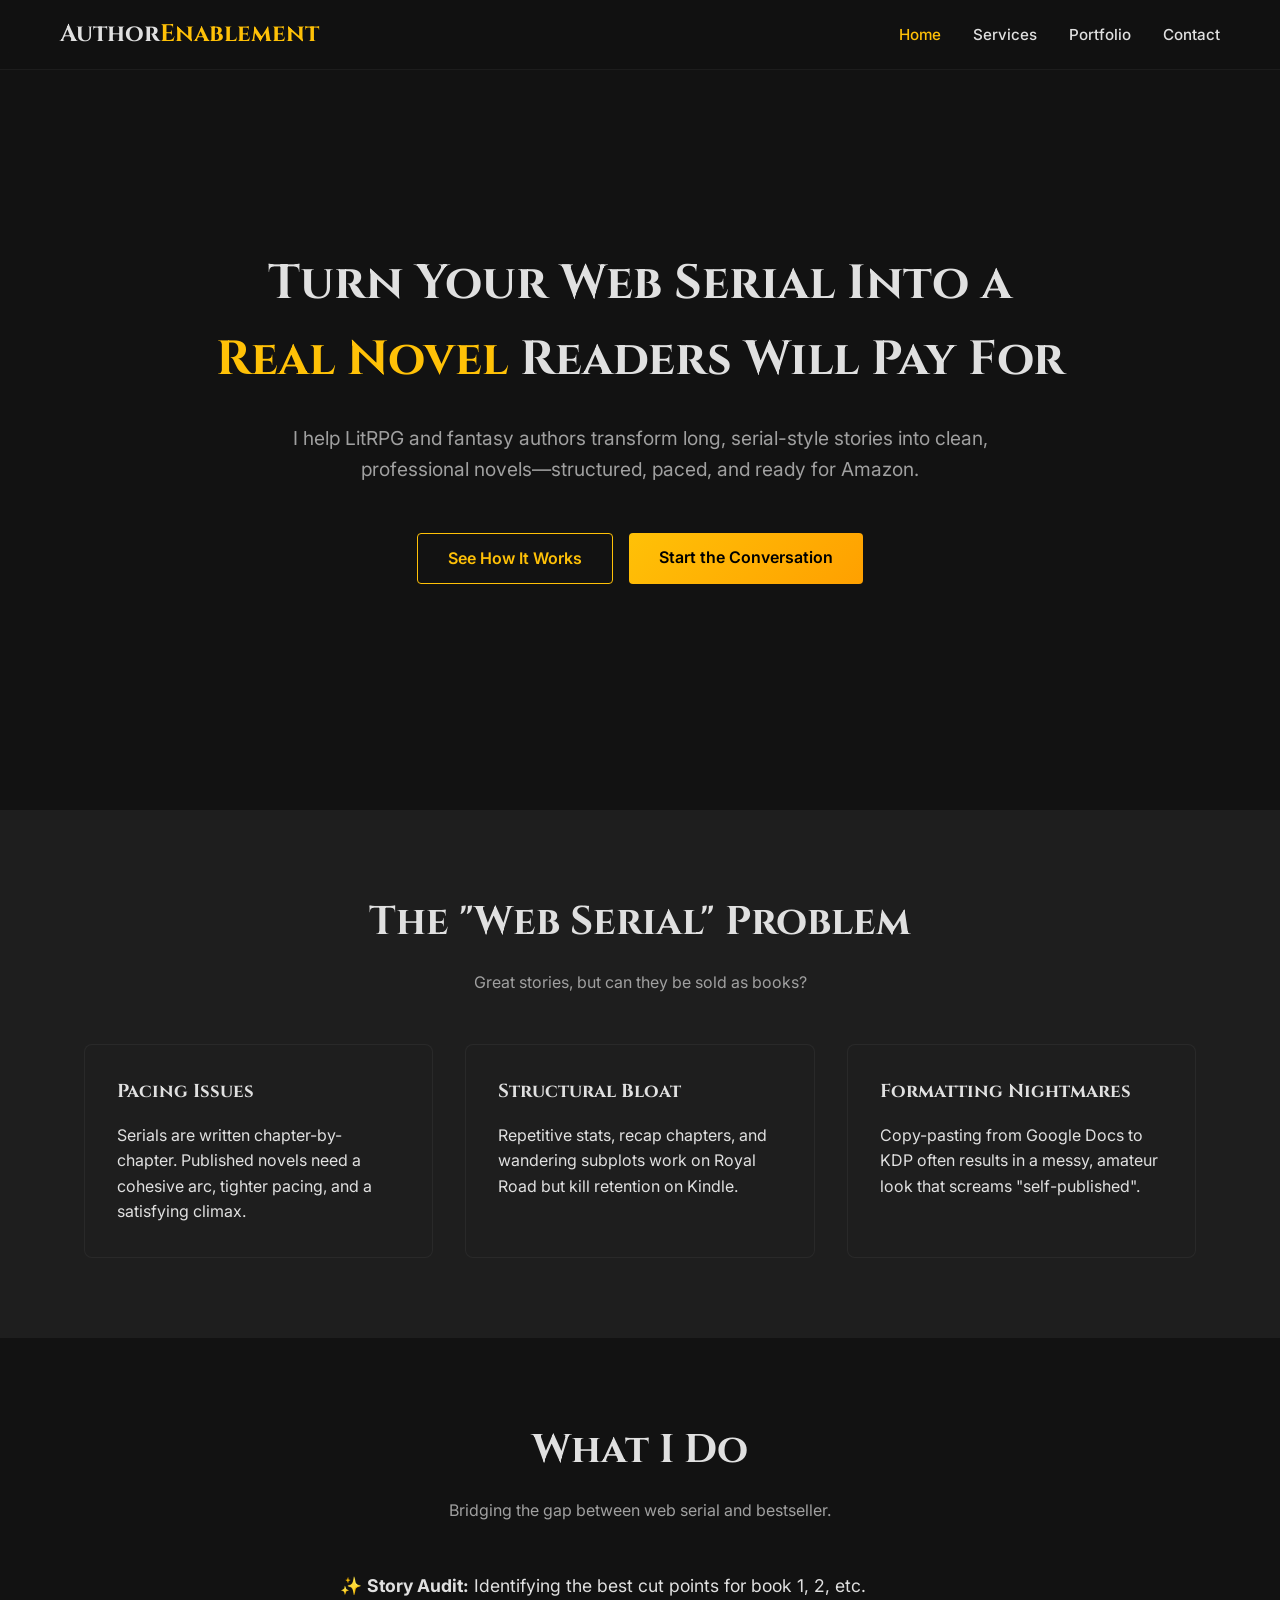
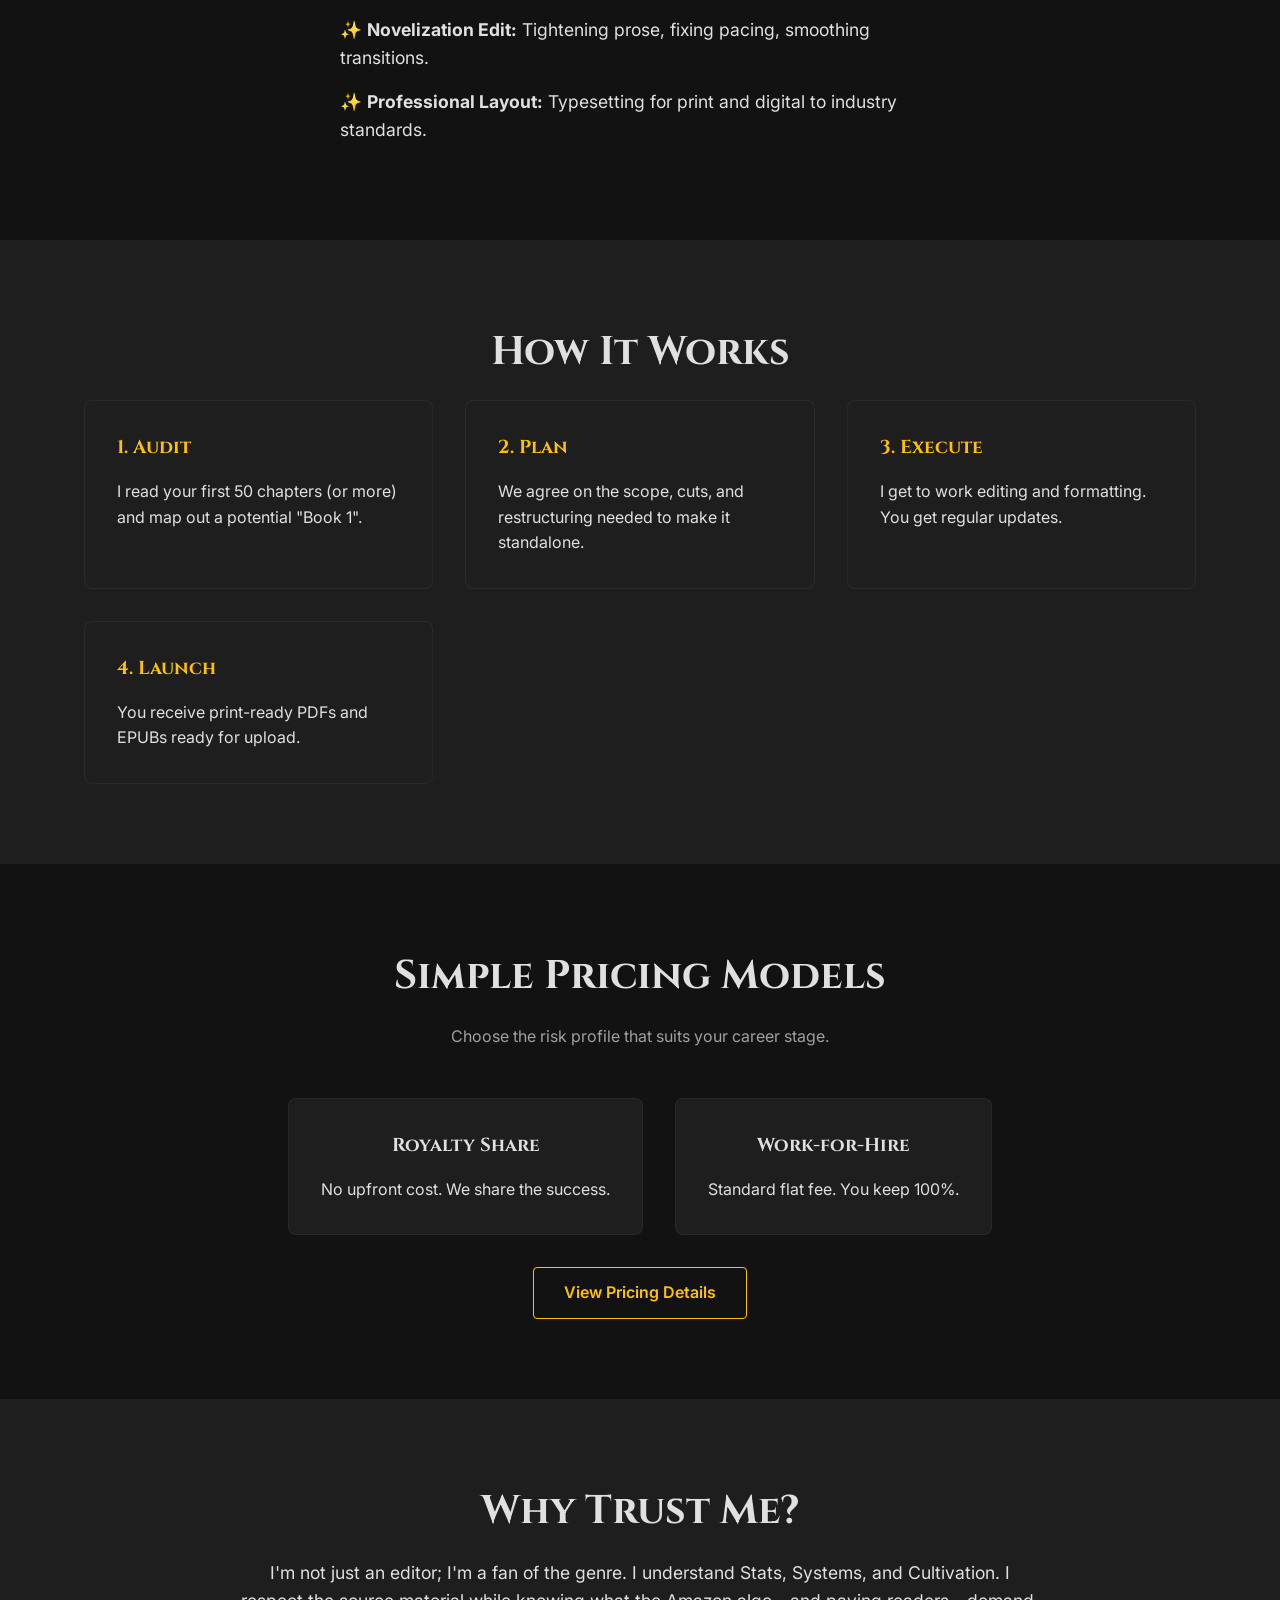
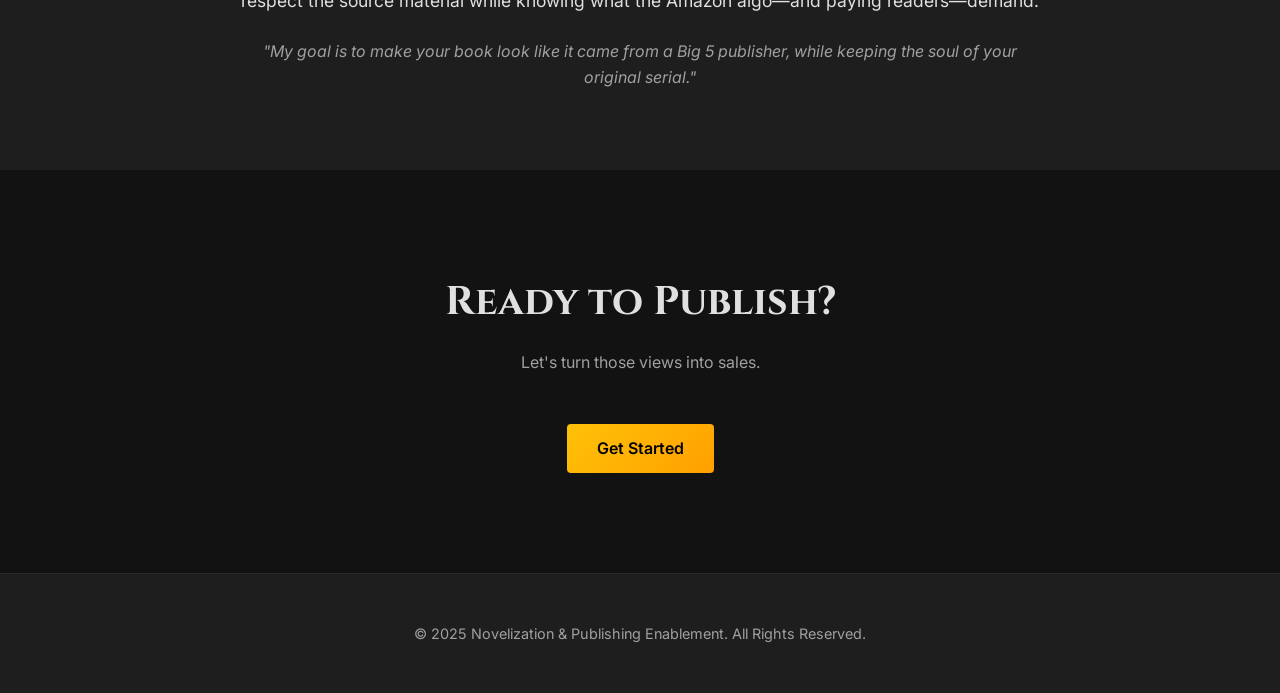
==== index.html @ 8a862caa "initial upload" ====
<!DOCTYPE html>
<html lang="en">
<head>
    <meta charset="UTF-8">
    <meta name="viewport" content="width=device-width, initial-scale=1.0">
    <title>Author Services | Turn Your Serial Into a Professional Novel</title>
    <meta name="description" content="I help LitRPG and Fantasy authors transform web serials into published novels ready for Amazon.">
    <meta property="og:title" content="Author Services | Novelization & Publishing Enablement">
    <meta property="og:description" content="Professional novelization services for LitRPG and Fantasy authors.">
    <meta property="og:type" content="website">
    
    <!-- Fonts -->
    <link rel="preconnect" href="https://fonts.googleapis.com">
    <link rel="preconnect" href="https://fonts.gstatic.com" crossorigin>
    <link href="https://fonts.googleapis.com/css2?family=Cinzel:wght@400;700&family=Inter:wght@400;600&display=swap" rel="stylesheet">
    
    <!-- Styles -->
    <link rel="stylesheet" href="assets/css/styles.css">
</head>
<body>

    <!-- Nav -->
    <header>
        <div class="container nav-container">
            <a href="index.html" class="logo">Author<span style="color: var(--accent-gold)">Enablement</span></a>
            <div class="hamburger">
                <span></span>
                <span></span>
                <span></span>
            </div>
            <ul class="nav-links">
                <li><a href="index.html" class="active">Home</a></li>
                <li><a href="services.html">Services</a></li>
                <li><a href="portfolio.html">Portfolio</a></li>
                <li><a href="contact.html">Contact</a></li>
            </ul>
        </div>
    </header>

    <!-- Hero -->
    <section class="hero" style="min-height: 90vh; display: flex; align-items: center; justify-content: center; text-align: center; padding-top: 100px;">
        <div class="container">
            <h1 style="font-size: 3rem; margin-bottom: 1.5rem;">Turn Your Web Serial Into a <br><span style="color: var(--accent-gold)">Real Novel</span> Readers Will Pay For</h1>
            <p class="section-subtitle" style="font-size: 1.2rem;">
                I help LitRPG and fantasy authors transform long, serial-style stories into clean, professional novels—structured, paced, and ready for Amazon.
            </p>
            <div style="display: flex; gap: 1rem; justify-content: center; flex-wrap: wrap;">
                <a href="#process" class="btn btn-secondary">See How It Works</a>
                <a href="contact.html" class="btn btn-primary">Start the Conversation</a>
            </div>
        </div>
    </section>

    <!-- Problem -->
    <section class="problem" style="background-color: var(--bg-card);">
        <div class="container">
            <h2 class="section-title">The "Web Serial" Problem</h2>
            <p class="section-subtitle">Great stories, but can they be sold as books?</p>
            <div class="card-grid">
                <div class="card">
                    <h3>Pacing Issues</h3>
                    <p>Serials are written chapter-by-chapter. Published novels need a cohesive arc, tighter pacing, and a satisfying climax.</p>
                </div>
                <div class="card">
                    <h3>Structural Bloat</h3>
                    <p>Repetitive stats, recap chapters, and wandering subplots work on Royal Road but kill retention on Kindle.</p>
                </div>
                <div class="card">
                    <h3>Formatting Nightmares</h3>
                    <p>Copy-pasting from Google Docs to KDP often results in a messy, amateur look that screams "self-published".</p>
                </div>
            </div>
        </div>
    </section>

    <!-- What I Do -->
    <section class="what-i-do">
        <div class="container">
            <h2 class="section-title">What I Do</h2>
            <p class="section-subtitle">Bridging the gap between web serial and bestseller.</p>
            <div style="display: flex; flex-wrap: wrap; gap: 2rem; justify-content: center;">
                <ul style="list-style: none; text-align: left; font-size: 1.1rem; max-width: 600px;">
                    <li style="margin-bottom: 1rem;">✨ <strong>Story Audit:</strong> Identifying the best cut points for book 1, 2, etc.</li>
                    <li style="margin-bottom: 1rem;">✨ <strong>Novelization Edit:</strong> Tightening prose, fixing pacing, smoothing transitions.</li>
                    <li style="margin-bottom: 1rem;">✨ <strong>Professional Layout:</strong> Typesetting for print and digital to industry standards.</li>
                </ul>
            </div>
        </div>
    </section>

    <!-- How It Works -->
    <section id="process" style="background-color: var(--bg-card);">
        <div class="container">
            <h2 class="section-title">How It Works</h2>
            <div class="card-grid">
                <div class="card">
                    <h3 style="color: var(--accent-gold);">1. Audit</h3>
                    <p>I read your first 50 chapters (or more) and map out a potential "Book 1".</p>
                </div>
                <div class="card">
                    <h3 style="color: var(--accent-gold);">2. Plan</h3>
                    <p>We agree on the scope, cuts, and restructuring needed to make it standalone.</p>
                </div>
                <div class="card">
                    <h3 style="color: var(--accent-gold);">3. Execute</h3>
                    <p>I get to work editing and formatting. You get regular updates.</p>
                </div>
                <div class="card">
                    <h3 style="color: var(--accent-gold);">4. Launch</h3>
                    <p>You receive print-ready PDFs and EPUBs ready for upload.</p>
                </div>
            </div>
        </div>
    </section>

    <!-- Pricing Models Intro -->
    <section class="pricing-intro">
        <div class="container">
            <h2 class="section-title">Simple Pricing Models</h2>
            <p class="section-subtitle">Choose the risk profile that suits your career stage.</p>
            <div style="display: flex; gap: 2rem; justify-content: center; flex-wrap: wrap; margin-bottom: 2rem;">
                <div class="card" style="text-align: center; max-width: 400px;">
                    <h3>Royalty Share</h3>
                    <p>No upfront cost. We share the success.</p>
                </div>
                <div class="card" style="text-align: center; max-width: 400px;">
                    <h3>Work-for-Hire</h3>
                    <p>Standard flat fee. You keep 100%.</p>
                </div>
            </div>
            <div style="text-align: center;">
                <a href="services.html" class="btn btn-secondary">View Pricing Details</a>
            </div>
        </div>
    </section>

    <!-- Trust / Why Me -->
    <section class="trust" style="background-color: var(--bg-card);">
        <div class="container">
            <h2 class="section-title">Why Trust Me?</h2>
            <div style="max-width: 800px; margin: 0 auto; text-align: center;">
                <p style="margin-bottom: 1.5rem; font-size: 1.1rem;">
                    I'm not just an editor; I'm a fan of the genre. I understand Stats, Systems, and Cultivation. 
                    I respect the source material while knowing what the Amazon algo—and paying readers—demand.
                </p>
                <p style="font-style: italic; color: var(--text-muted);">
                    "My goal is to make your book look like it came from a Big 5 publisher, while keeping the soul of your original serial."
                </p>
            </div>
        </div>
    </section>

    <!-- Final CTA -->
    <section class="final-cta" style="text-align: center; padding: 100px 0;">
        <div class="container">
            <h2 class="section-title">Ready to Publish?</h2>
            <p class="section-subtitle">Let's turn those views into sales.</p>
            <a href="contact.html" class="btn btn-primary">Get Started</a>
        </div>
    </section>

    <!-- Footer -->
    <footer>
        <div class="container">
            <p>&copy; 2025 Novelization & Publishing Enablement. All Rights Reserved.</p>
        </div>
    </footer>

    <script src="assets/js/script.js"></script>
</body>
</html>
---- assets/css/styles.css ----
:root {
  /* Colors */
  --bg-dark: #121212;
  --bg-card: #1E1E1E;
  --text-main: #E0E0E0;
  --text-muted: #A0A0A0;
  --accent-gold: #FFC107;
  --accent-purple: #673AB7;
  --accent-purple-glow: rgba(103, 58, 183, 0.5);

  /* Fonts */
  --font-heading: 'Cinzel', serif;
  --font-body: 'Inter', sans-serif;

  /* Spacing */
  --container-width: 1200px;
  --header-height: 70px;
}

/* Reset & Base */
* {
  box-sizing: border-box;
  margin: 0;
  padding: 0;
}

body {
  background-color: var(--bg-dark);
  color: var(--text-main);
  font-family: var(--font-body);
  line-height: 1.6;
  -webkit-font-smoothing: antialiased;
}

h1, h2, h3, h4, h5, h6 {
  font-family: var(--font-heading);
  color: var(--text-main);
  margin-bottom: 1rem;
}

a {
  color: var(--accent-gold);
  text-decoration: none;
  transition: color 0.3s ease;
}

a:hover {
  color: #fff;
}

img {
  max-width: 100%;
  display: block;
}

.container {
  width: 90%;
  max-width: var(--container-width);
  margin: 0 auto;
  padding: 0 20px;
}

/* Navbar */
header {
  background-color: rgba(18, 18, 18, 0.95);
  backdrop-filter: blur(10px);
  position: fixed;
  top: 0;
  width: 100%;
  height: var(--header-height);
  z-index: 1000;
  border-bottom: 1px solid rgba(255, 255, 255, 0.05);
  display: flex;
  align-items: center;
}

.nav-container {
  display: flex;
  justify-content: space-between;
  align-items: center;
  width: 100%;
}

.logo {
  font-family: var(--font-heading);
  font-size: 1.5rem;
  font-weight: 700;
  color: var(--text-main);
}

.nav-links {
  display: flex;
  gap: 2rem;
  list-style: none;
}

.nav-links a {
  color: var(--text-main);
  font-weight: 500;
  font-size: 0.95rem;
}

.nav-links a:hover, .nav-links a.active {
  color: var(--accent-gold);
}

.hamburger {
  display: none;
  cursor: pointer;
  flex-direction: column;
  gap: 5px;
}

.hamburger span {
  width: 25px;
  height: 3px;
  background-color: var(--text-main);
  transition: all 0.3s;
}

/* Mobile Nav */
@media (max-width: 768px) {
  .nav-links {
    position: absolute;
    top: var(--header-height);
    right: 0;
    height: calc(100vh - var(--header-height));
    width: 70%;
    background-color: var(--bg-card);
    flex-direction: column;
    align-items: center;
    justify-content: center;
    transform: translateX(100%);
    transition: transform 0.3s ease-in-out;
  }

  .nav-links.active {
    transform: translateX(0);
    box-shadow: -5px 0 15px rgba(0,0,0,0.5);
  }

  .hamburger {
    display: flex;
  }
}

/* Buttons */
.btn {
  display: inline-block;
  padding: 12px 30px;
  border-radius: 4px;
  font-weight: 600;
  text-align: center;
  cursor: pointer;
  border: none;
  transition: transform 0.2s, box-shadow 0.2s;
  font-family: var(--font-body);
}

.btn-primary {
  background: linear-gradient(135deg, var(--accent-gold), #FFA000);
  color: #000;
}

.btn-primary:hover {
  transform: translateY(-2px);
  box-shadow: 0 4px 15px rgba(255, 193, 7, 0.3);
  color: #000;
}

.btn-secondary {
  background: transparent;
  border: 1px solid var(--accent-gold);
  color: var(--accent-gold);
}

.btn-secondary:hover {
  background: rgba(255, 193, 7, 0.1);
  color: var(--accent-gold);
}

/* Sections */
section {
  padding: 80px 0;
}

.section-title {
  text-align: center;
  font-size: 2.5rem;
  margin-bottom: 1rem;
}

.section-subtitle {
  text-align: center;
  color: var(--text-muted);
  max-width: 700px;
  margin: 0 auto 3rem auto;
}

/* Cards */
.card-grid {
  display: grid;
  grid-template-columns: repeat(auto-fit, minmax(300px, 1fr));
  gap: 2rem;
}

.card {
  background-color: var(--bg-card);
  padding: 2rem;
  border-radius: 8px;
  border: 1px solid rgba(255, 255, 255, 0.05);
  transition: transform 0.3s ease, border-color 0.3s ease;
}

.card:hover {
  transform: translateY(-5px);
  border-color: var(--accent-purple);
  box-shadow: 0 10px 30px rgba(0,0,0,0.3);
}

/* Footer */
footer {
  background-color: var(--bg-card);
  padding: 3rem 0;
  text-align: center;
  border-top: 1px solid rgba(255,255,255,0.05);
  margin-top: auto;
}

footer p {
  color: var(--text-muted);
  font-size: 0.9rem;
}
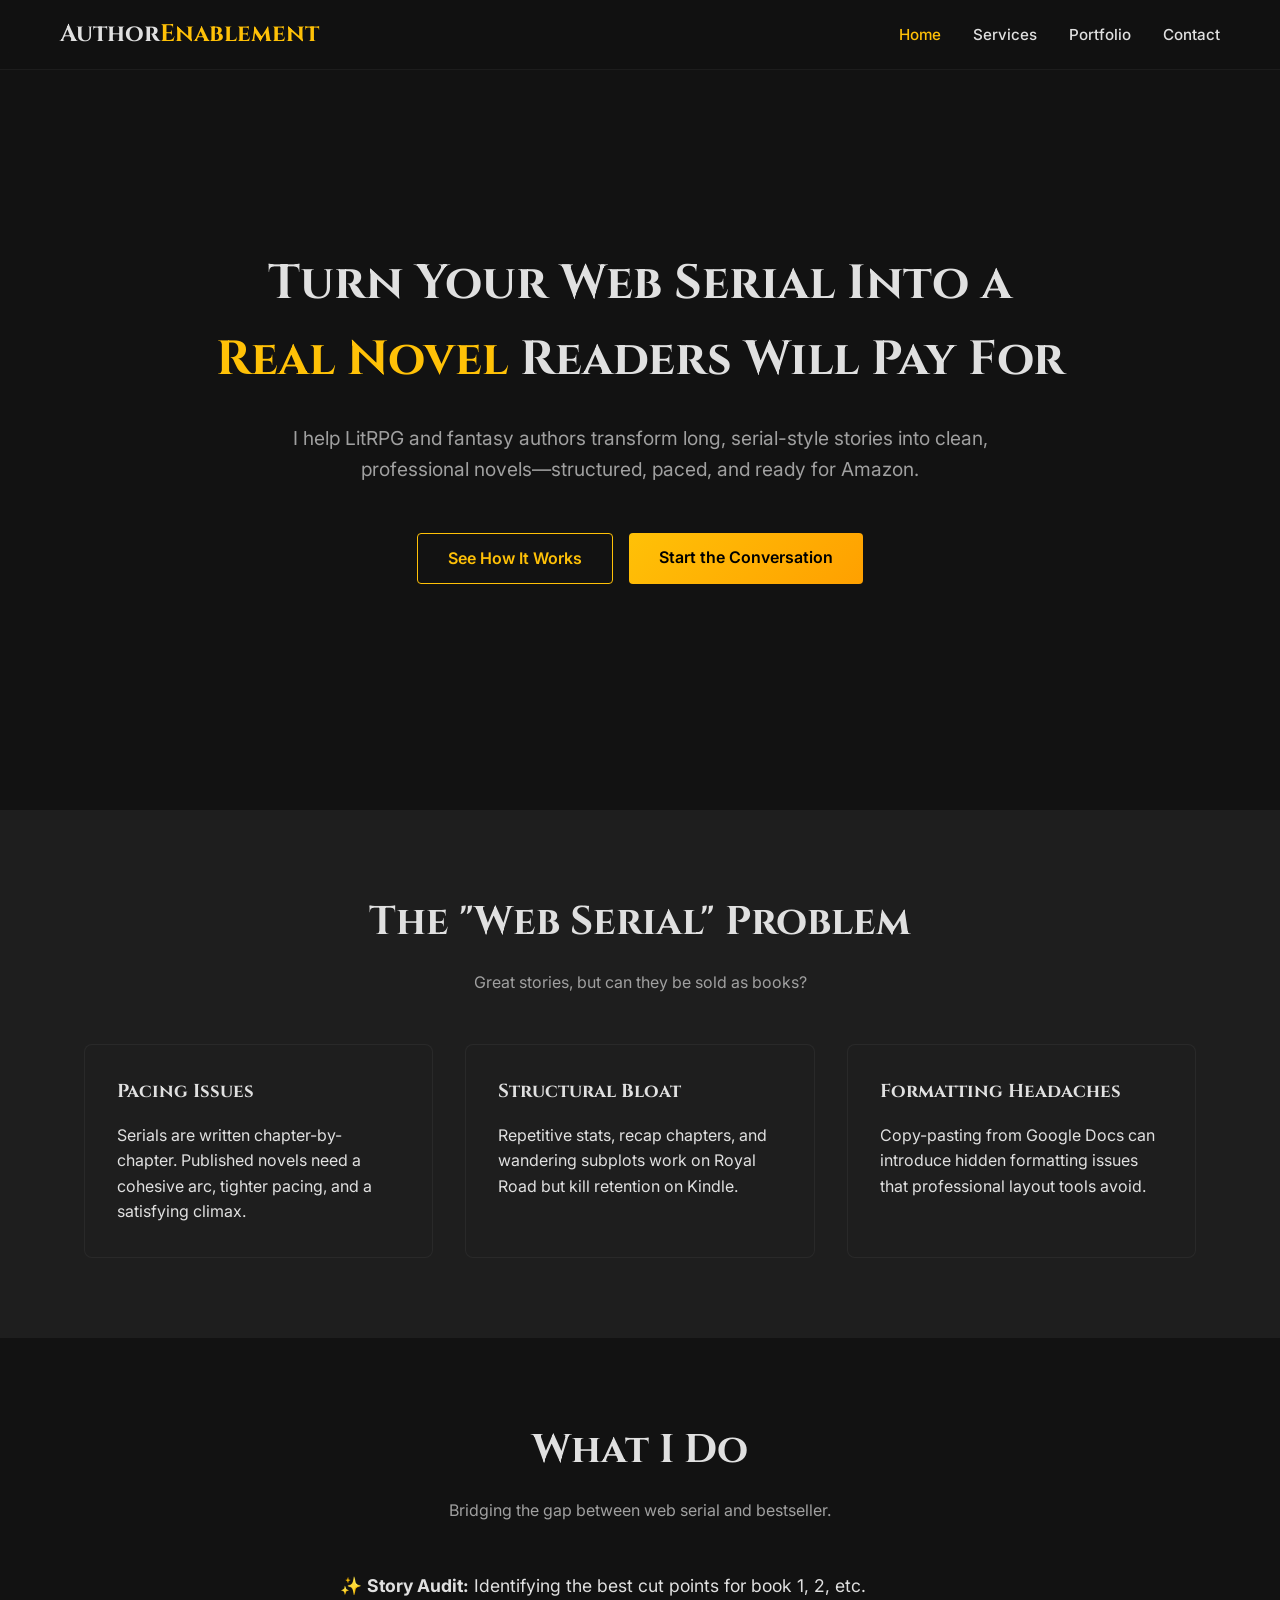
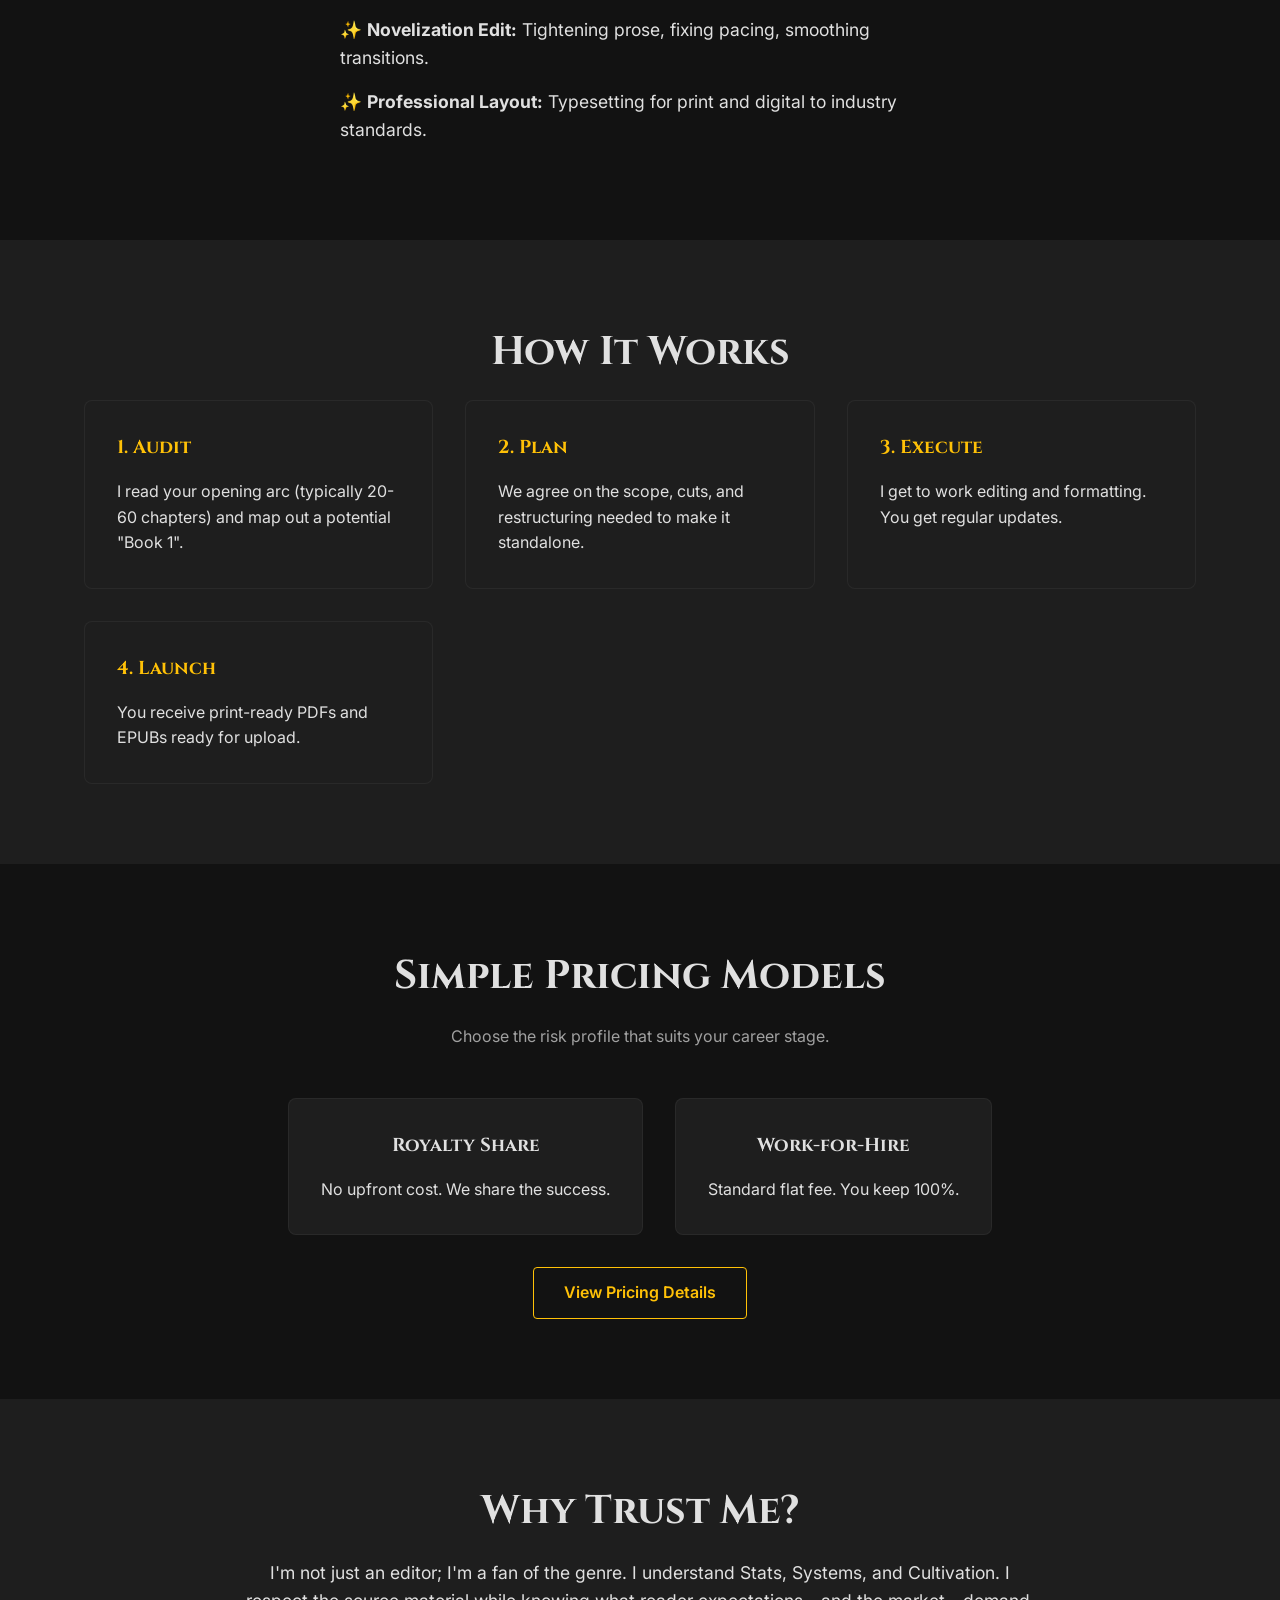
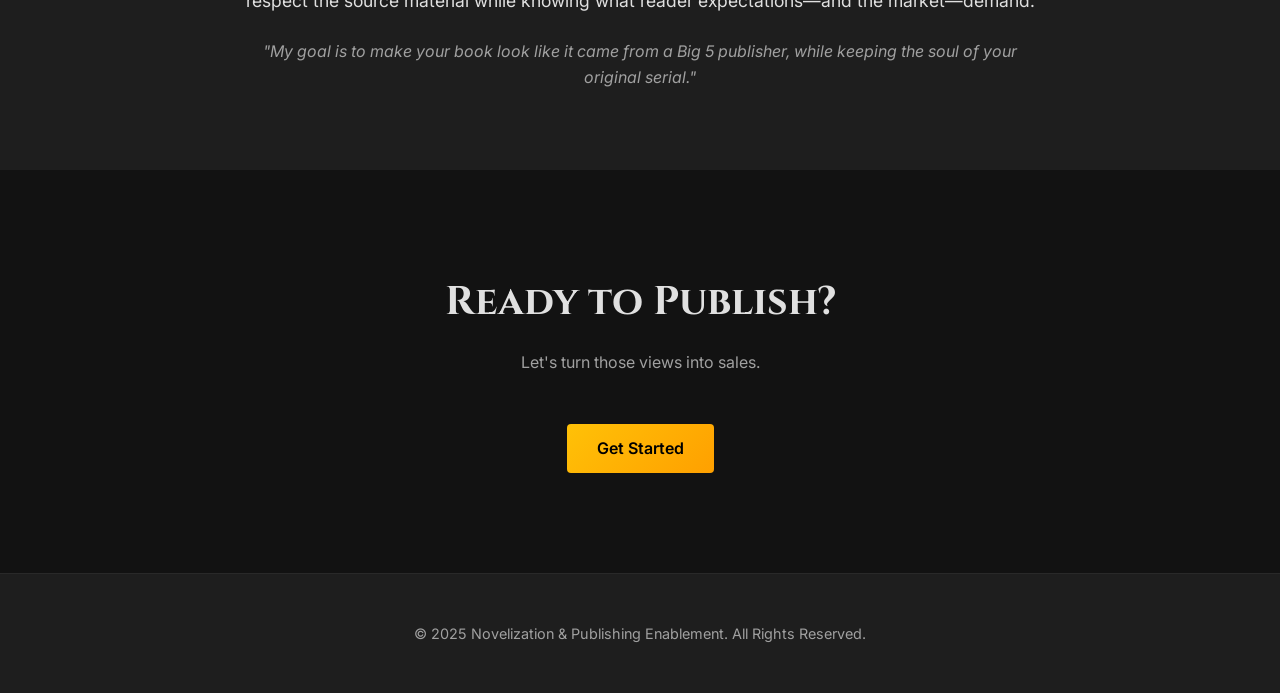
==== commit 6023e8b5: "cleanup v1" ====
--- a/index.html
+++ b/index.html
@@ -1,22 +1,26 @@
 <!DOCTYPE html>
 <html lang="en">
+
 <head>
     <meta charset="UTF-8">
     <meta name="viewport" content="width=device-width, initial-scale=1.0">
     <title>Author Services | Turn Your Serial Into a Professional Novel</title>
-    <meta name="description" content="I help LitRPG and Fantasy authors transform web serials into published novels ready for Amazon.">
+    <meta name="description"
+        content="I help LitRPG and Fantasy authors transform web serials into published novels ready for Amazon.">
     <meta property="og:title" content="Author Services | Novelization & Publishing Enablement">
     <meta property="og:description" content="Professional novelization services for LitRPG and Fantasy authors.">
     <meta property="og:type" content="website">
-    
+
     <!-- Fonts -->
     <link rel="preconnect" href="https://fonts.googleapis.com">
     <link rel="preconnect" href="https://fonts.gstatic.com" crossorigin>
-    <link href="https://fonts.googleapis.com/css2?family=Cinzel:wght@400;700&family=Inter:wght@400;600&display=swap" rel="stylesheet">
-    
+    <link href="https://fonts.googleapis.com/css2?family=Cinzel:wght@400;700&family=Inter:wght@400;600&display=swap"
+        rel="stylesheet">
+
     <!-- Styles -->
     <link rel="stylesheet" href="assets/css/styles.css">
 </head>
+
 <body>
 
     <!-- Nav -->
@@ -38,11 +42,14 @@
     </header>
 
     <!-- Hero -->
-    <section class="hero" style="min-height: 90vh; display: flex; align-items: center; justify-content: center; text-align: center; padding-top: 100px;">
+    <section class="hero"
+        style="min-height: 90vh; display: flex; align-items: center; justify-content: center; text-align: center; padding-top: 100px;">
         <div class="container">
-            <h1 style="font-size: 3rem; margin-bottom: 1.5rem;">Turn Your Web Serial Into a <br><span style="color: var(--accent-gold)">Real Novel</span> Readers Will Pay For</h1>
+            <h1 style="font-size: 3rem; margin-bottom: 1.5rem;">Turn Your Web Serial Into a <br><span
+                    style="color: var(--accent-gold)">Real Novel</span> Readers Will Pay For</h1>
             <p class="section-subtitle" style="font-size: 1.2rem;">
-                I help LitRPG and fantasy authors transform long, serial-style stories into clean, professional novels—structured, paced, and ready for Amazon.
+                I help LitRPG and fantasy authors transform long, serial-style stories into clean, professional
+                novels—structured, paced, and ready for Amazon.
             </p>
             <div style="display: flex; gap: 1rem; justify-content: center; flex-wrap: wrap;">
                 <a href="#process" class="btn btn-secondary">See How It Works</a>
@@ -59,15 +66,18 @@
             <div class="card-grid">
                 <div class="card">
                     <h3>Pacing Issues</h3>
-                    <p>Serials are written chapter-by-chapter. Published novels need a cohesive arc, tighter pacing, and a satisfying climax.</p>
+                    <p>Serials are written chapter-by-chapter. Published novels need a cohesive arc, tighter pacing, and
+                        a satisfying climax.</p>
                 </div>
                 <div class="card">
                     <h3>Structural Bloat</h3>
-                    <p>Repetitive stats, recap chapters, and wandering subplots work on Royal Road but kill retention on Kindle.</p>
+                    <p>Repetitive stats, recap chapters, and wandering subplots work on Royal Road but kill retention on
+                        Kindle.</p>
                 </div>
                 <div class="card">
-                    <h3>Formatting Nightmares</h3>
-                    <p>Copy-pasting from Google Docs to KDP often results in a messy, amateur look that screams "self-published".</p>
+                    <h3>Formatting Headaches</h3>
+                    <p>Copy-pasting from Google Docs can introduce hidden formatting issues that professional layout
+                        tools avoid.</p>
                 </div>
             </div>
         </div>
@@ -80,9 +90,12 @@
             <p class="section-subtitle">Bridging the gap between web serial and bestseller.</p>
             <div style="display: flex; flex-wrap: wrap; gap: 2rem; justify-content: center;">
                 <ul style="list-style: none; text-align: left; font-size: 1.1rem; max-width: 600px;">
-                    <li style="margin-bottom: 1rem;">✨ <strong>Story Audit:</strong> Identifying the best cut points for book 1, 2, etc.</li>
-                    <li style="margin-bottom: 1rem;">✨ <strong>Novelization Edit:</strong> Tightening prose, fixing pacing, smoothing transitions.</li>
-                    <li style="margin-bottom: 1rem;">✨ <strong>Professional Layout:</strong> Typesetting for print and digital to industry standards.</li>
+                    <li style="margin-bottom: 1rem;">✨ <strong>Story Audit:</strong> Identifying the best cut points for
+                        book 1, 2, etc.</li>
+                    <li style="margin-bottom: 1rem;">✨ <strong>Novelization Edit:</strong> Tightening prose, fixing
+                        pacing, smoothing transitions.</li>
+                    <li style="margin-bottom: 1rem;">✨ <strong>Professional Layout:</strong> Typesetting for print and
+                        digital to industry standards.</li>
                 </ul>
             </div>
         </div>
@@ -95,7 +108,7 @@
             <div class="card-grid">
                 <div class="card">
                     <h3 style="color: var(--accent-gold);">1. Audit</h3>
-                    <p>I read your first 50 chapters (or more) and map out a potential "Book 1".</p>
+                    <p>I read your opening arc (typically 20-60 chapters) and map out a potential "Book 1".</p>
                 </div>
                 <div class="card">
                     <h3 style="color: var(--accent-gold);">2. Plan</h3>
@@ -140,11 +153,12 @@
             <h2 class="section-title">Why Trust Me?</h2>
             <div style="max-width: 800px; margin: 0 auto; text-align: center;">
                 <p style="margin-bottom: 1.5rem; font-size: 1.1rem;">
-                    I'm not just an editor; I'm a fan of the genre. I understand Stats, Systems, and Cultivation. 
-                    I respect the source material while knowing what the Amazon algo—and paying readers—demand.
+                    I'm not just an editor; I'm a fan of the genre. I understand Stats, Systems, and Cultivation.
+                    I respect the source material while knowing what reader expectations—and the market—demand.
                 </p>
                 <p style="font-style: italic; color: var(--text-muted);">
-                    "My goal is to make your book look like it came from a Big 5 publisher, while keeping the soul of your original serial."
+                    "My goal is to make your book look like it came from a Big 5 publisher, while keeping the soul of
+                    your original serial."
                 </p>
             </div>
         </div>
@@ -168,4 +182,5 @@
 
     <script src="assets/js/script.js"></script>
 </body>
-</html>
+
+</html>
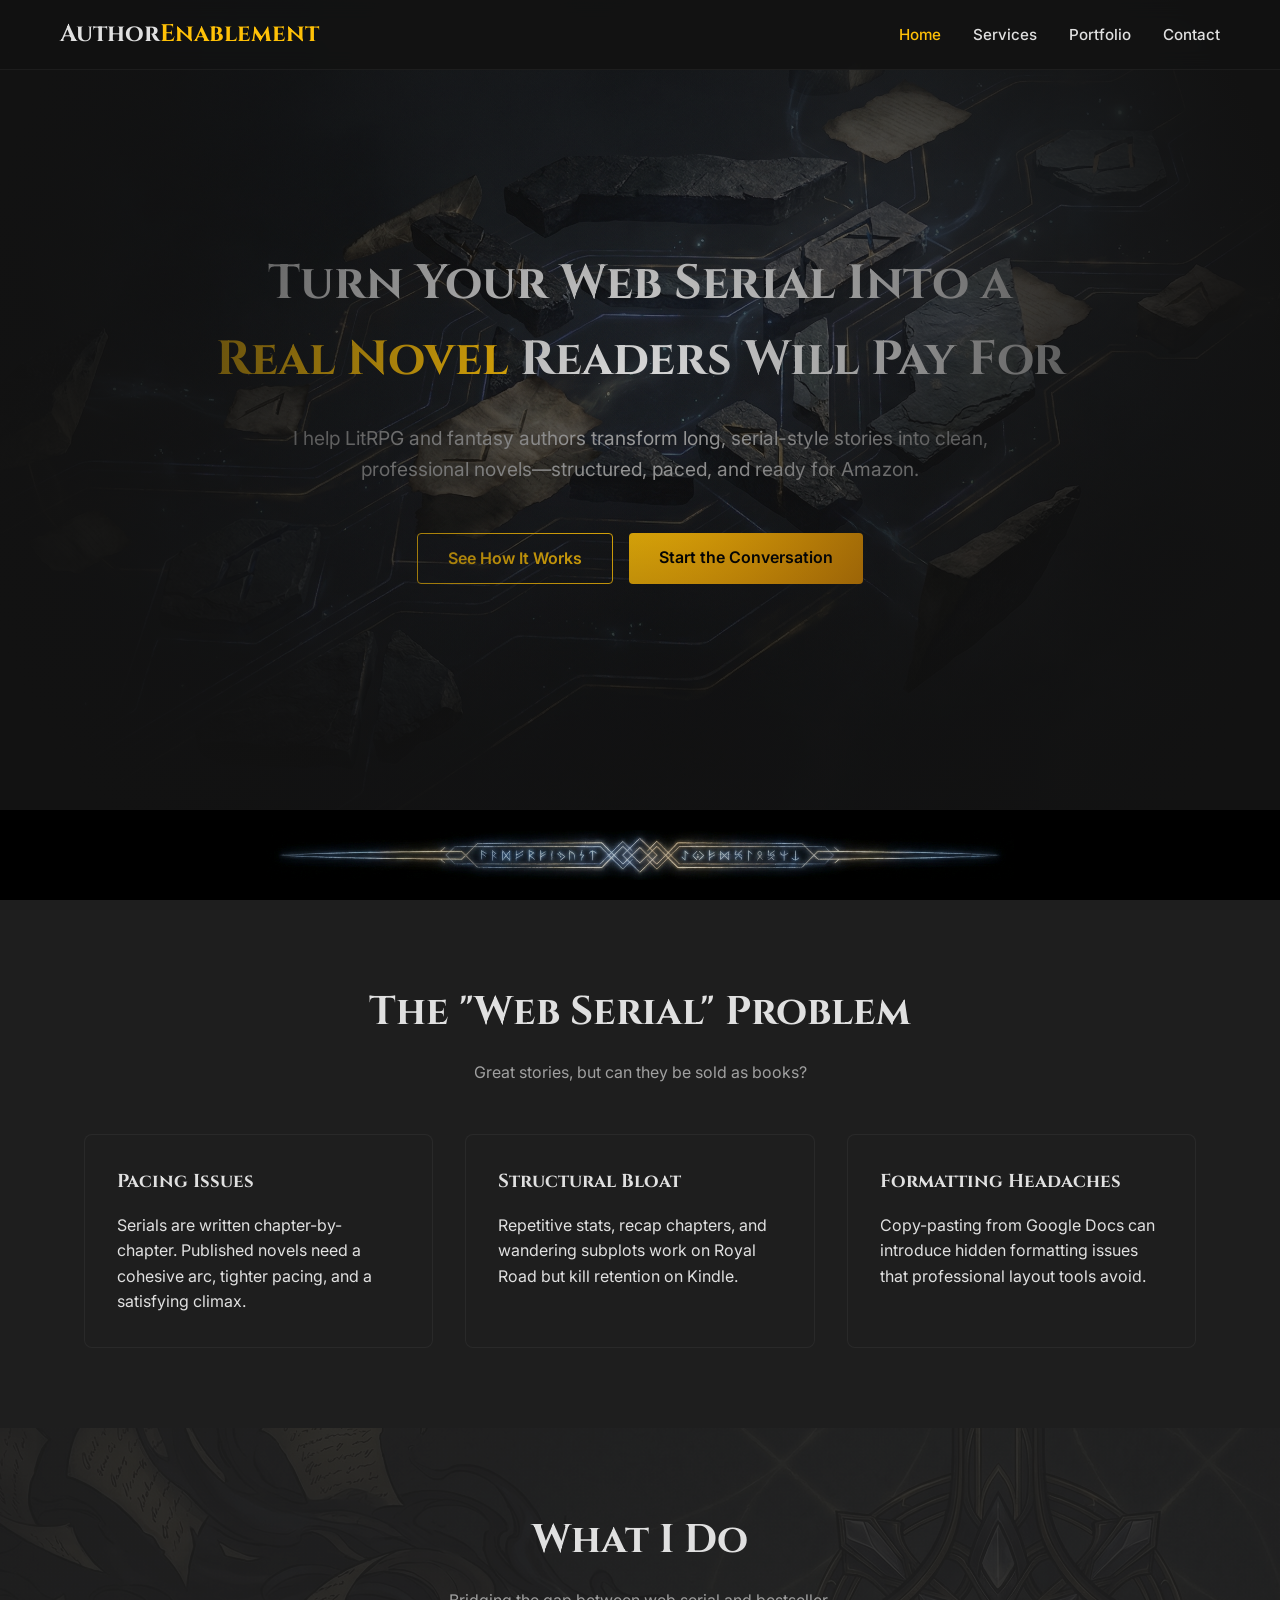
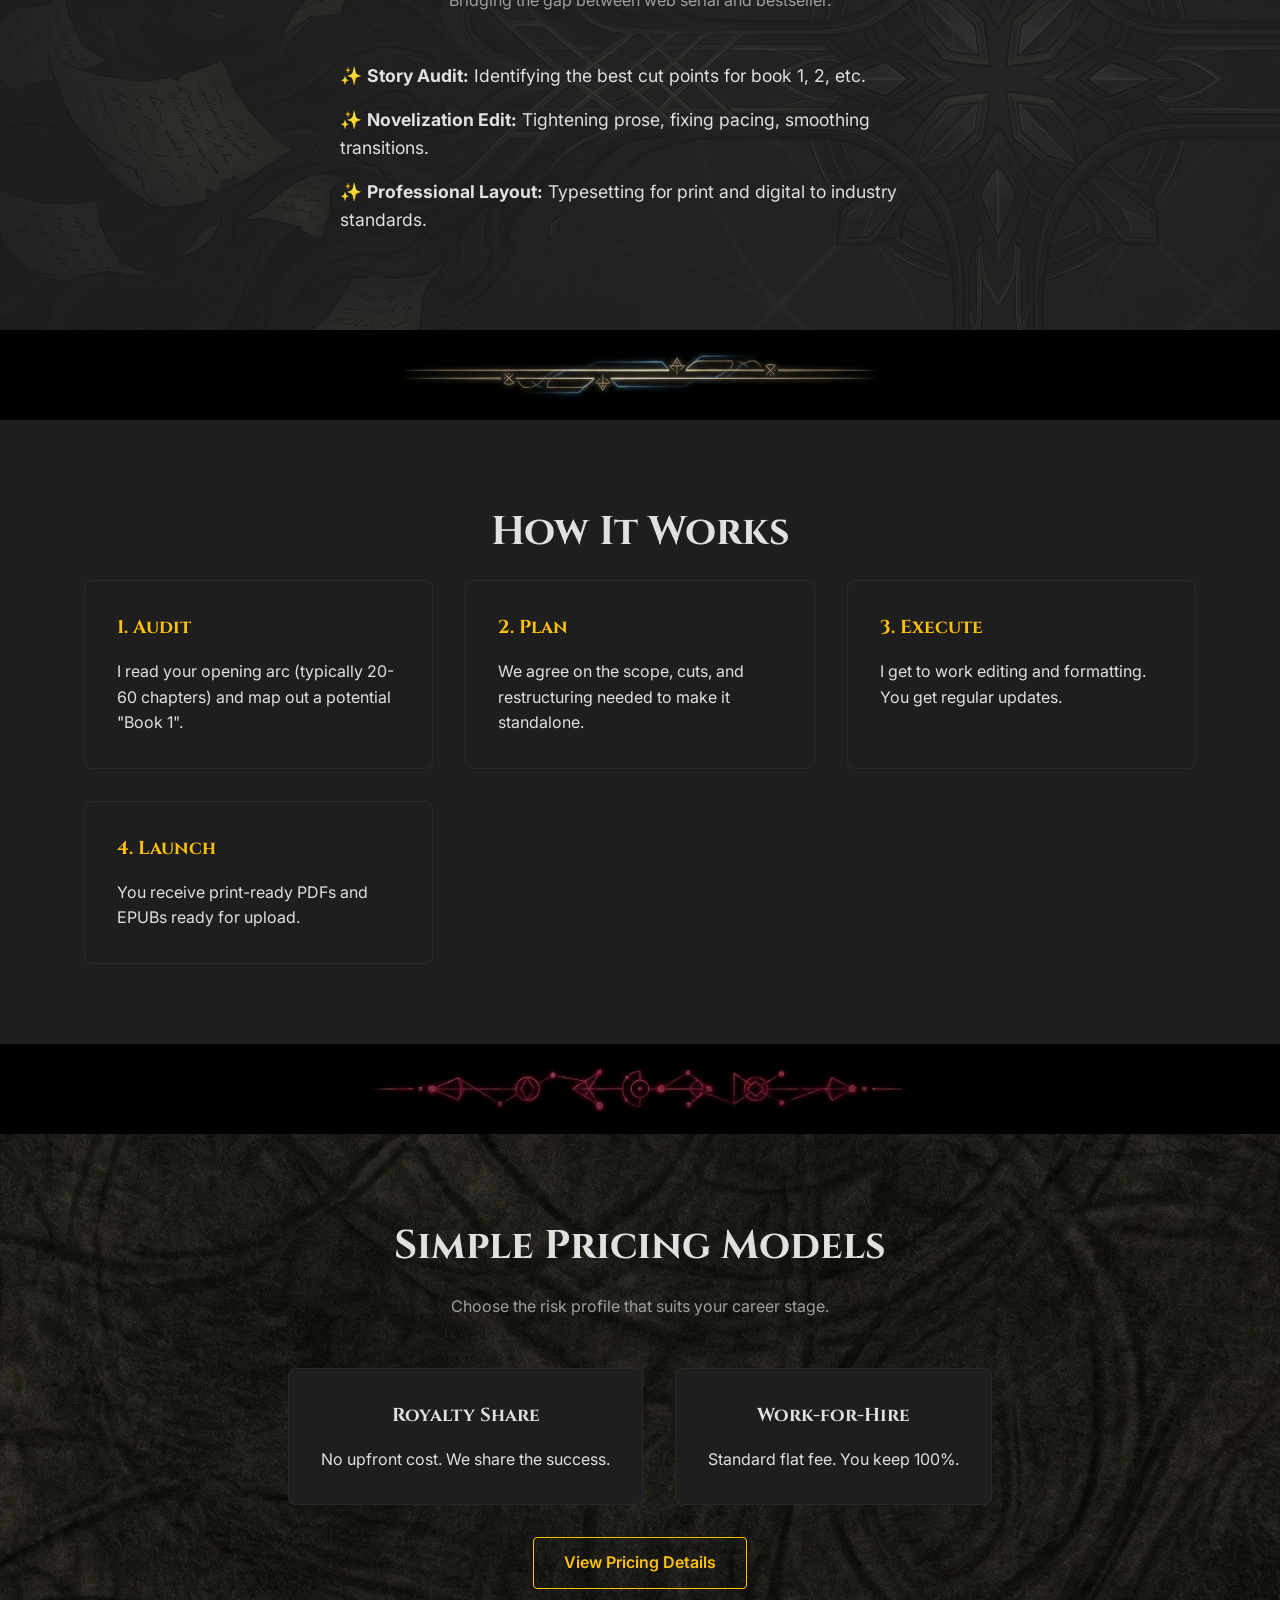
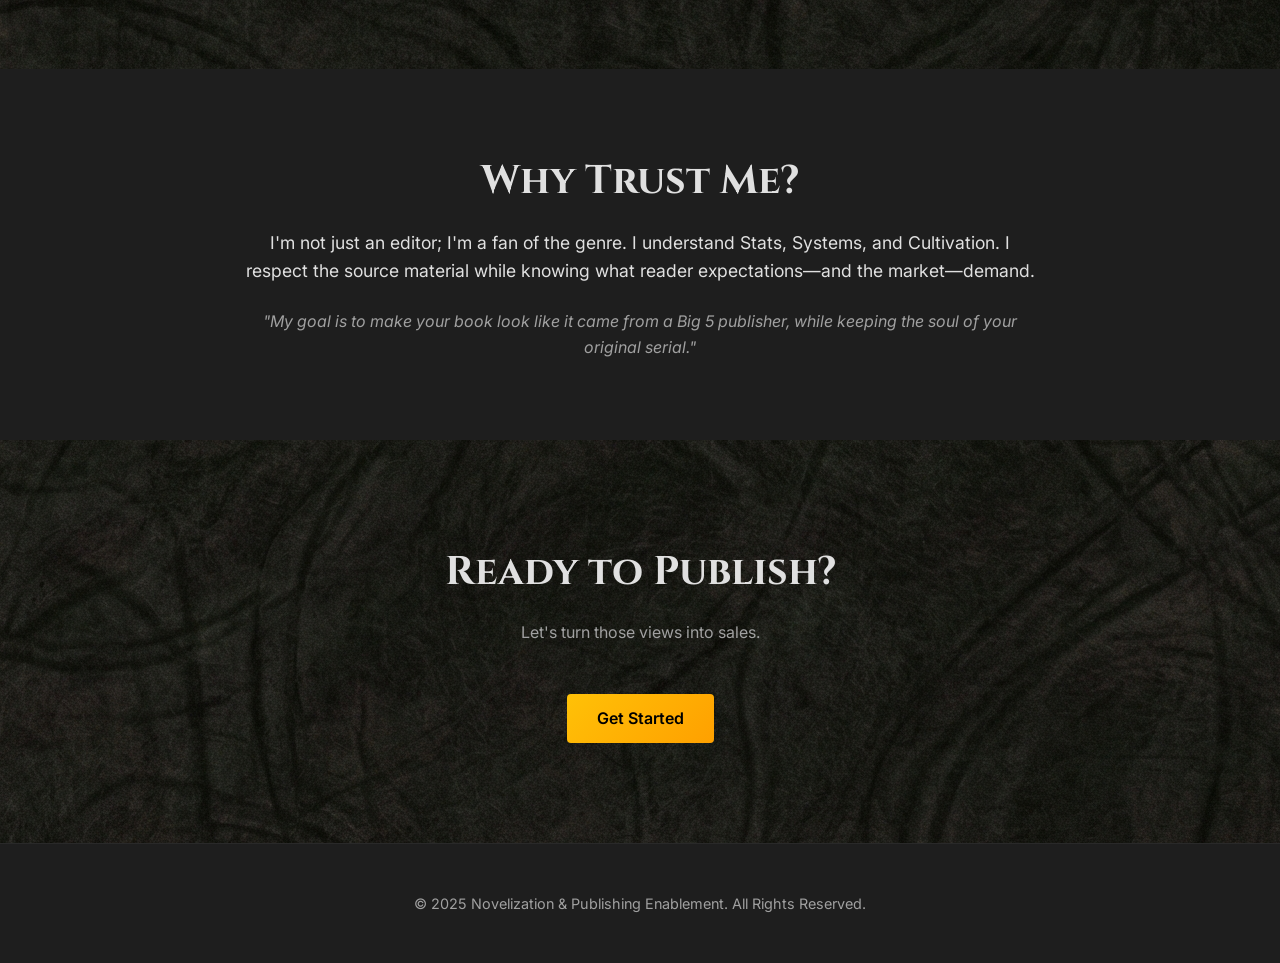
==== commit 833b889b: "images" ====
--- a/index.html
+++ b/index.html
@@ -58,6 +58,11 @@
         </div>
     </section>
 
+    <!-- Divider -->
+    <div class="section-divider">
+        <img src="assets/images/section-divider-1.png" alt="Decorative Divider">
+    </div>
+
     <!-- Problem -->
     <section class="problem" style="background-color: var(--bg-card);">
         <div class="container">
@@ -84,7 +89,7 @@
     </section>
 
     <!-- What I Do -->
-    <section class="what-i-do">
+    <section class="what-i-do bg-accent-1">
         <div class="container">
             <h2 class="section-title">What I Do</h2>
             <p class="section-subtitle">Bridging the gap between web serial and bestseller.</p>
@@ -101,6 +106,11 @@
         </div>
     </section>
 
+    <!-- Divider -->
+    <div class="section-divider">
+        <img src="assets/images/section-divider-6.png" alt="Decorative Divider">
+    </div>
+
     <!-- How It Works -->
     <section id="process" style="background-color: var(--bg-card);">
         <div class="container">
@@ -125,6 +135,11 @@
             </div>
         </div>
     </section>
+
+    <!-- Divider -->
+    <div class="section-divider">
+        <img src="assets/images/section-divider-11.png" alt="Decorative Divider">
+    </div>
 
     <!-- Pricing Models Intro -->
     <section class="pricing-intro">
--- a/assets/css/styles.css
+++ b/assets/css/styles.css
@@ -15,6 +15,71 @@
   /* Spacing */
   --container-width: 1200px;
   --header-height: 70px;
+
+}
+
+/* Hero */
+.hero {
+  position: relative;
+  min-height: 90vh;
+  display: flex;
+  align-items: center;
+  justify-content: center;
+  text-align: center;
+  padding-top: 100px;
+  overflow: hidden;
+  background-color: var(--bg-dark);
+
+  /* Cinematic Background: Dark stone feel with magical glows */
+  background-image:
+    linear-gradient(to bottom, rgba(18, 18, 18, 0.4), rgba(18, 18, 18, 0.8)),
+    /* Lowered opacity further for punch */
+    url('../images/hero-banner1.png');
+  background-size: cover;
+  background-position: center;
+  background-repeat: no-repeat;
+}
+
+.hero::before {
+  /* Optional: Keep a subtle overlay if needed, or remove if the image is perfect */
+  content: '';
+  position: absolute;
+  top: 0;
+  left: 0;
+  right: 0;
+  bottom: 0;
+  background: radial-gradient(circle at 50% 50%, transparent 0%, var(--bg-dark) 90%);
+  pointer-events: none;
+}
+
+/* Section Dividers */
+.section-divider {
+  width: 100%;
+  overflow: hidden;
+  line-height: 0;
+  background-color: #000000;
+  /* Solid black for seamless look */
+  /* Ensure it blends */
+  text-align: center;
+  padding: 20px 0;
+}
+
+.section-divider img {
+  max-width: 100%;
+  height: auto;
+  display: inline-block;
+  opacity: 0.8;
+  max-height: 50px;
+  /* Keep them elegant, not overwhelming */
+}
+
+/* Accent Backgrounds */
+.bg-accent-1 {
+  background:
+    linear-gradient(to bottom, rgba(30, 30, 30, 0.9), rgba(30, 30, 30, 0.9)),
+    url('../images/portfolio-accent1.png');
+  background-size: cover;
+  background-position: center;
 }
 
 /* Reset & Base */
@@ -26,13 +91,21 @@
 
 body {
   background-color: var(--bg-dark);
+  background-image: url('../images/background.png');
+  background-repeat: repeat;
+  background-position: top center;
   color: var(--text-main);
   font-family: var(--font-body);
   line-height: 1.6;
   -webkit-font-smoothing: antialiased;
 }
 
-h1, h2, h3, h4, h5, h6 {
+h1,
+h2,
+h3,
+h4,
+h5,
+h6 {
   font-family: var(--font-heading);
   color: var(--text-main);
   margin-bottom: 1rem;
@@ -100,7 +173,8 @@
   font-size: 0.95rem;
 }
 
-.nav-links a:hover, .nav-links a.active {
+.nav-links a:hover,
+.nav-links a.active {
   color: var(--accent-gold);
 }
 
@@ -136,7 +210,7 @@
 
   .nav-links.active {
     transform: translateX(0);
-    box-shadow: -5px 0 15px rgba(0,0,0,0.5);
+    box-shadow: -5px 0 15px rgba(0, 0, 0, 0.5);
   }
 
   .hamburger {
@@ -215,7 +289,7 @@
 .card:hover {
   transform: translateY(-5px);
   border-color: var(--accent-purple);
-  box-shadow: 0 10px 30px rgba(0,0,0,0.3);
+  box-shadow: 0 10px 30px rgba(0, 0, 0, 0.3);
 }
 
 /* Footer */
@@ -223,11 +297,11 @@
   background-color: var(--bg-card);
   padding: 3rem 0;
   text-align: center;
-  border-top: 1px solid rgba(255,255,255,0.05);
+  border-top: 1px solid rgba(255, 255, 255, 0.05);
   margin-top: auto;
 }
 
 footer p {
   color: var(--text-muted);
   font-size: 0.9rem;
-}
+}
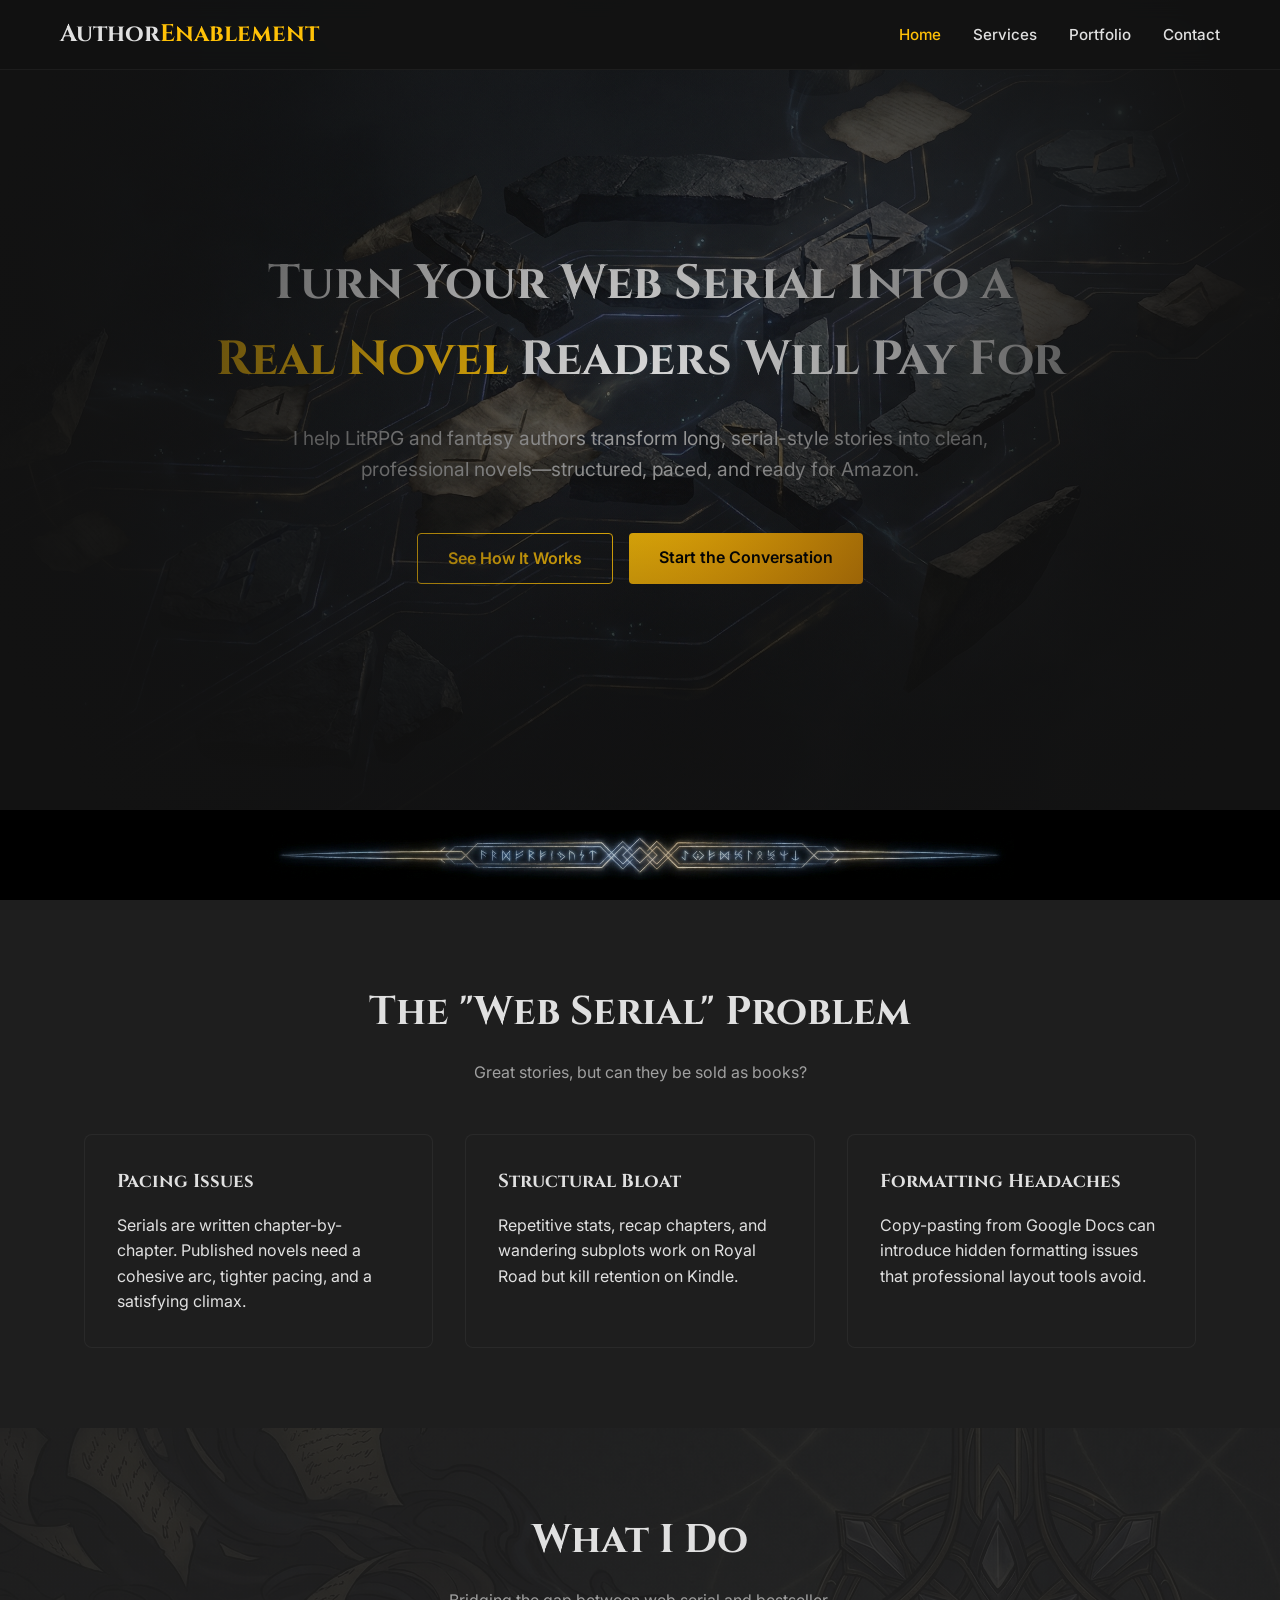
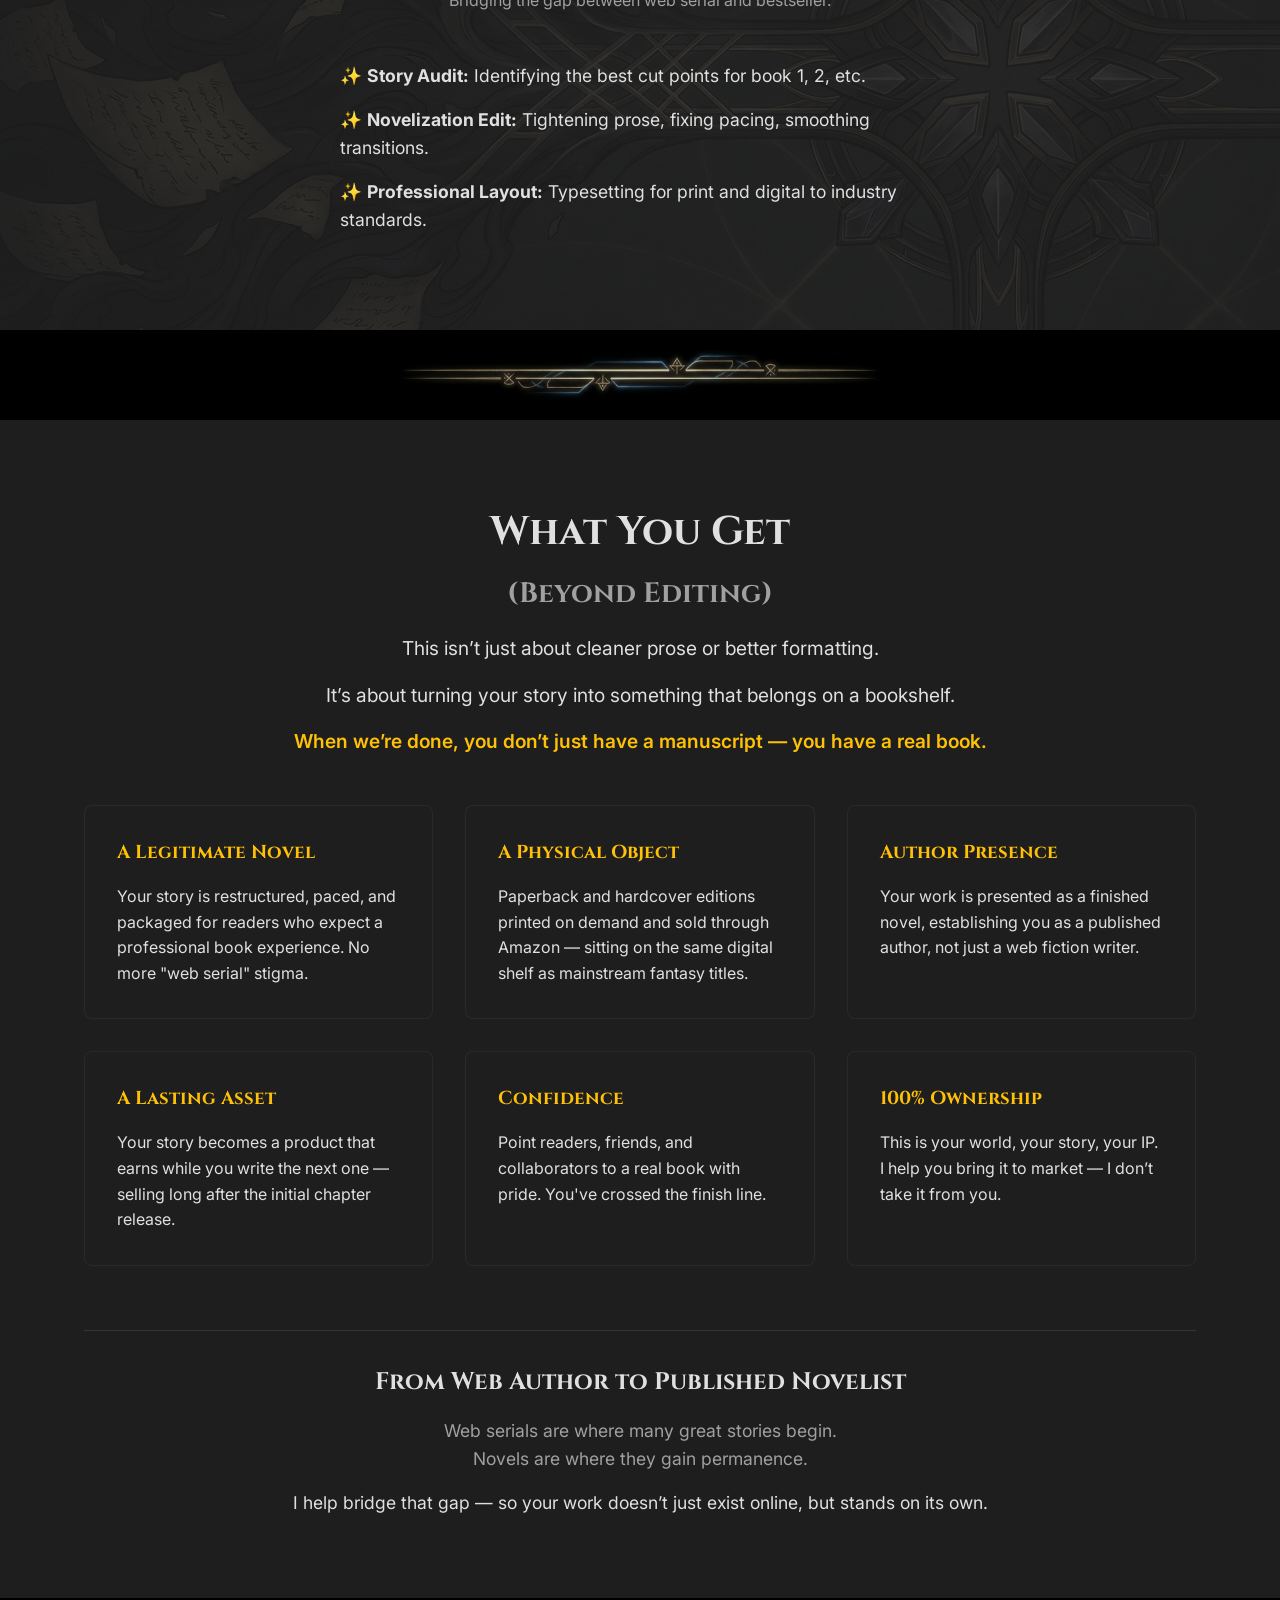
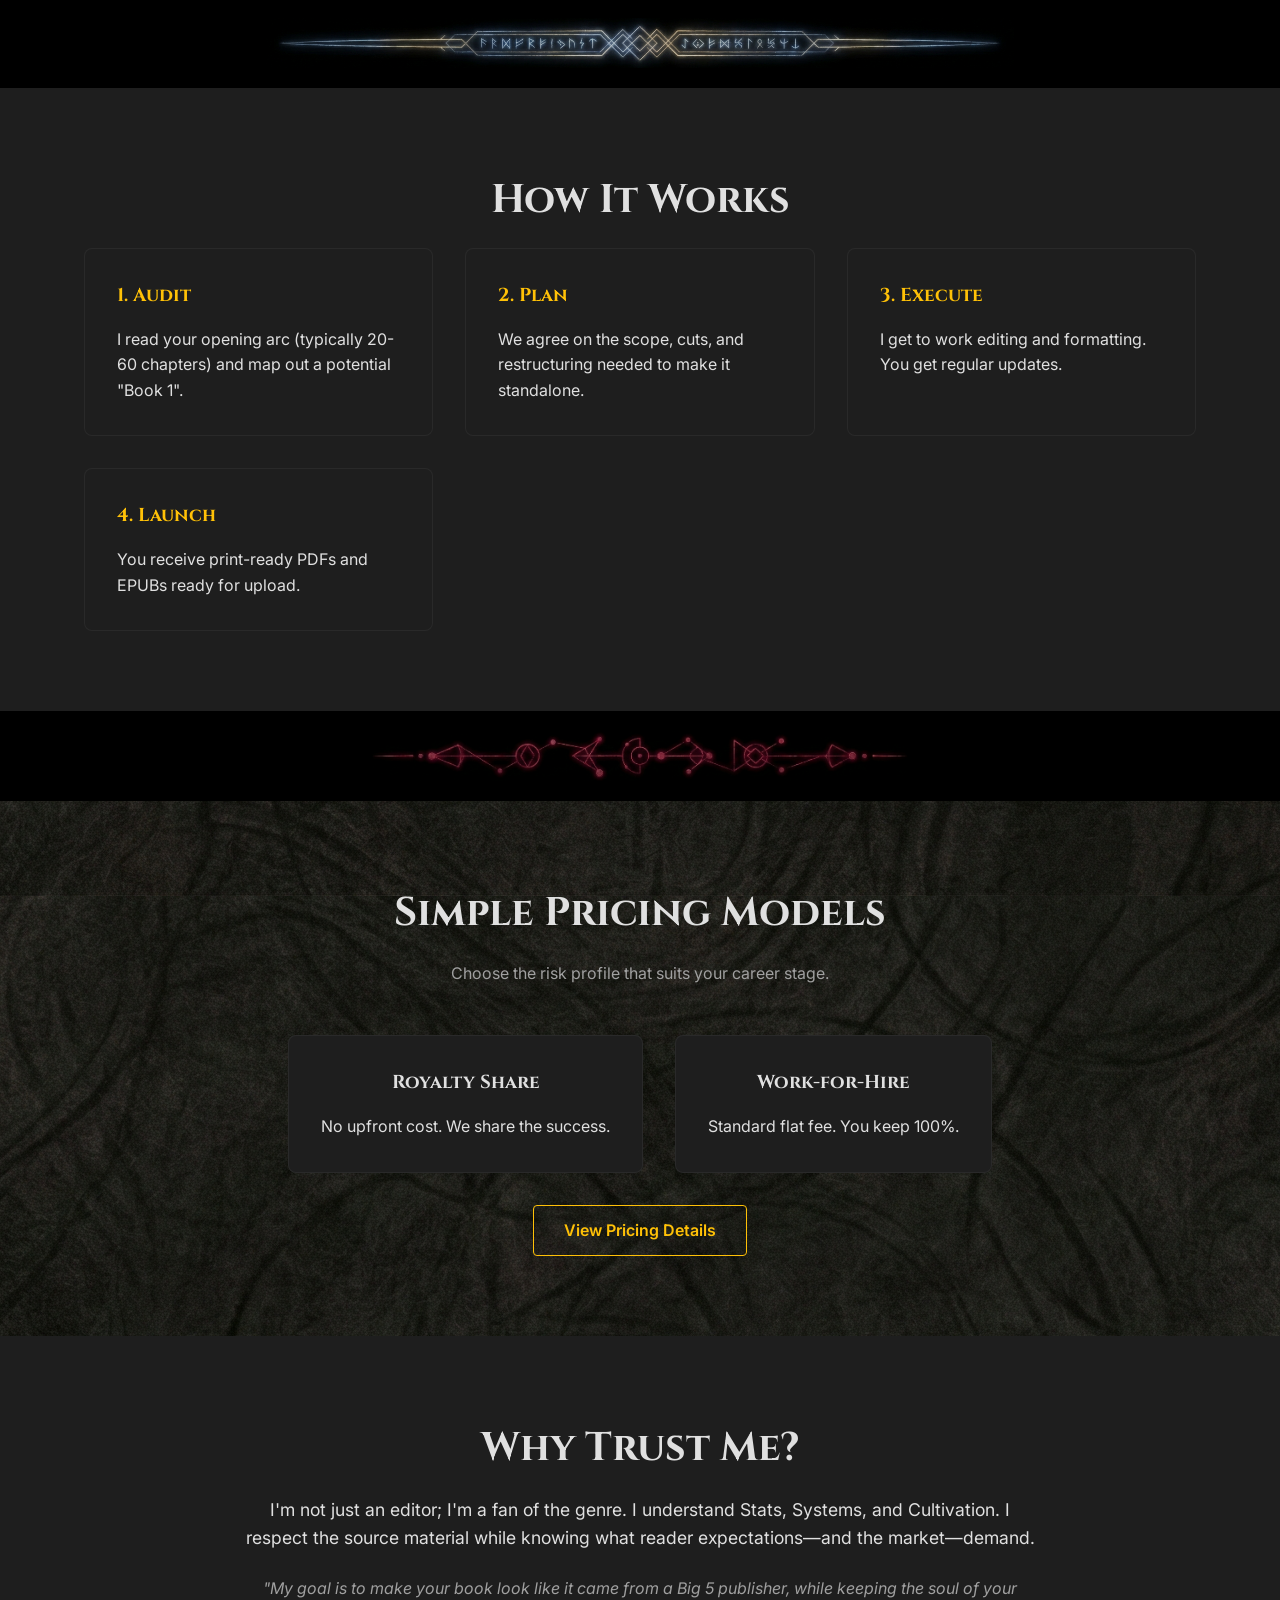
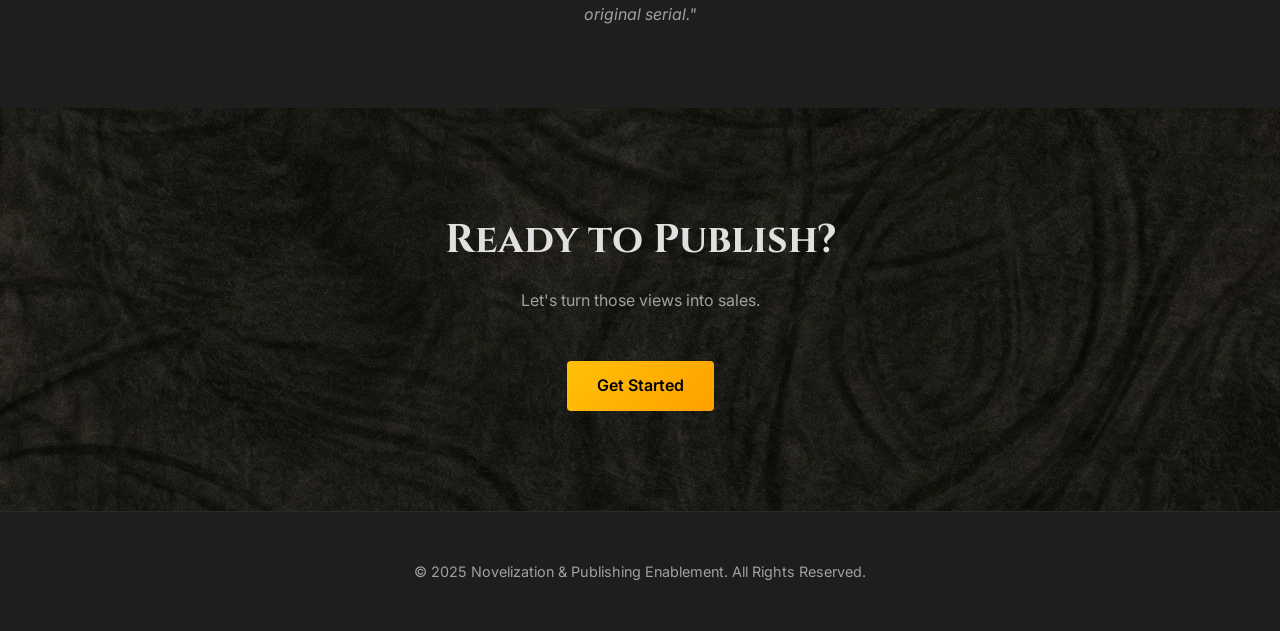
==== commit d73ac86b: "add section" ====
--- a/index.html
+++ b/index.html
@@ -111,6 +111,73 @@
         <img src="assets/images/section-divider-6.png" alt="Decorative Divider">
     </div>
 
+    <!-- What You Get (Beyond Editing) -->
+    <section class="beyond-editing" style="background-color: var(--bg-card);">
+        <div class="container">
+            <h2 class="section-title">What You Get <span
+                    style="font-size: 0.7em; color: var(--text-muted); display: block; margin-top: 0.5rem;">(Beyond
+                    Editing)</span></h2>
+
+            <div style="max-width: 800px; margin: 0 auto; text-align: center; margin-bottom: 3rem;">
+                <p style="font-size: 1.2rem; margin-bottom: 1rem;">This isn’t just about cleaner prose or better
+                    formatting.</p>
+                <p style="font-size: 1.2rem; margin-bottom: 1rem;">It’s about turning your story into something that
+                    belongs on a bookshelf.</p>
+                <p style="font-size: 1.2rem; color: var(--accent-gold); font-weight: 600;">When we’re done, you don’t
+                    just have a manuscript — you have a real book.</p>
+            </div>
+
+            <div class="card-grid">
+                <div class="card">
+                    <h3 style="color: var(--accent-gold);">A Legitimate Novel</h3>
+                    <p>Your story is restructured, paced, and packaged for readers who expect a professional book
+                        experience. No more "web serial" stigma.</p>
+                </div>
+                <div class="card">
+                    <h3 style="color: var(--accent-gold);">A Physical Object</h3>
+                    <p>Paperback and hardcover editions printed on demand and sold through Amazon — sitting on the same
+                        digital shelf as mainstream fantasy titles.</p>
+                </div>
+                <div class="card">
+                    <h3 style="color: var(--accent-gold);">Author Presence</h3>
+                    <p>Your work is presented as a finished novel, establishing you as a published author, not just a
+                        web fiction writer.</p>
+                </div>
+                <div class="card">
+                    <h3 style="color: var(--accent-gold);">A Lasting Asset</h3>
+                    <p>Your story becomes a product that earns while you write the next one — selling long after the
+                        initial chapter release.</p>
+                </div>
+                <div class="card">
+                    <h3 style="color: var(--accent-gold);">Confidence</h3>
+                    <p>Point readers, friends, and collaborators to a real book with pride. You've crossed the finish
+                        line.</p>
+                </div>
+                <div class="card">
+                    <h3 style="color: var(--accent-gold);">100% Ownership</h3>
+                    <p>This is your world, your story, your IP. I help you bring it to market — I don’t take it from
+                        you.</p>
+                </div>
+            </div>
+
+            <div
+                style="margin-top: 4rem; text-align: center; border-top: 1px solid rgba(255,255,255,0.1); padding-top: 2rem;">
+                <h3 style="font-size: 1.5rem; margin-bottom: 1rem;">From Web Author to Published Novelist</h3>
+                <p style="max-width: 700px; margin: 0 auto; color: var(--text-muted); font-size: 1.1rem;">
+                    Web serials are where many great stories begin.<br>
+                    Novels are where they gain permanence.<br>
+                    <span style="color: var(--text-main); margin-top: 1rem; display: block;">I help bridge that gap — so
+                        your work doesn’t just exist online, but stands on its own.</span>
+                </p>
+            </div>
+        </div>
+    </section>
+
+    <!-- Divider -->
+    <div class="section-divider">
+        <img src="assets/images/section-divider-1.png" alt="Decorative Divider">
+    </div>
+
     <!-- How It Works -->
     <section id="process" style="background-color: var(--bg-card);">
         <div class="container">
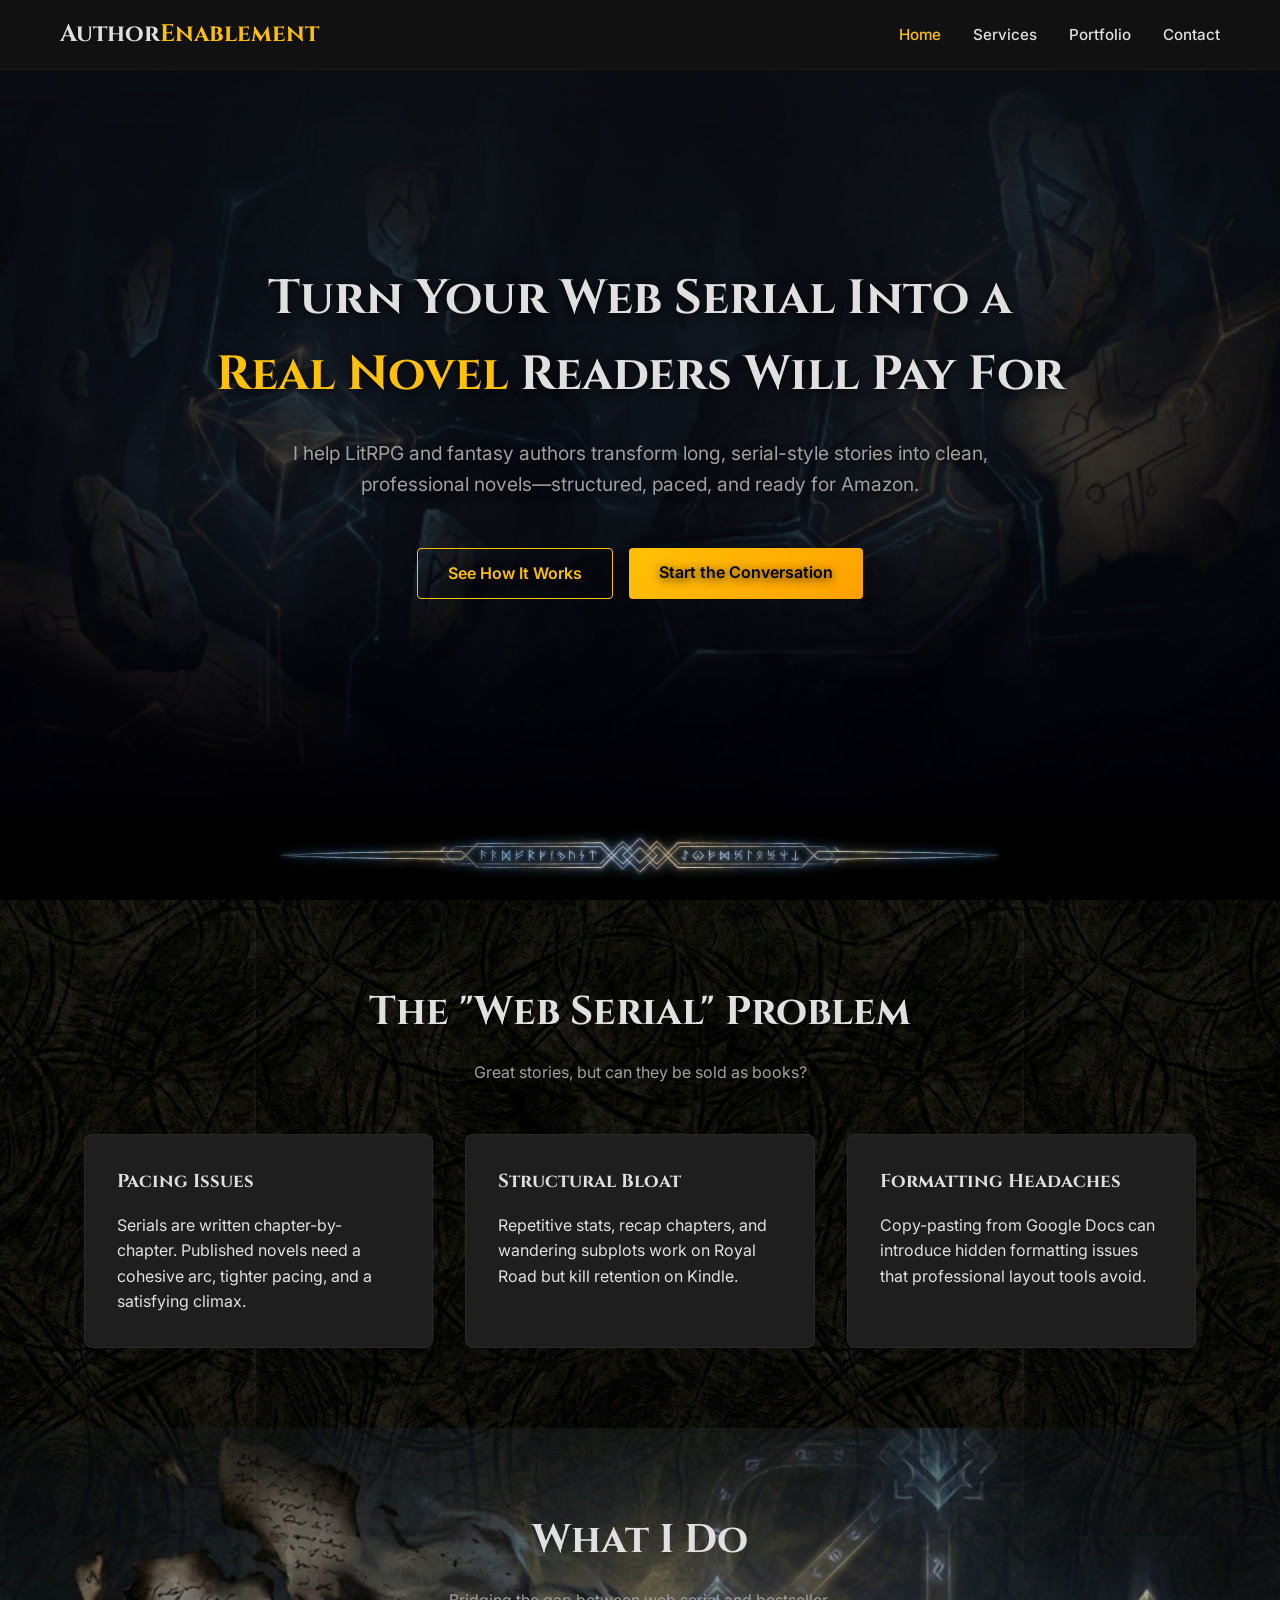
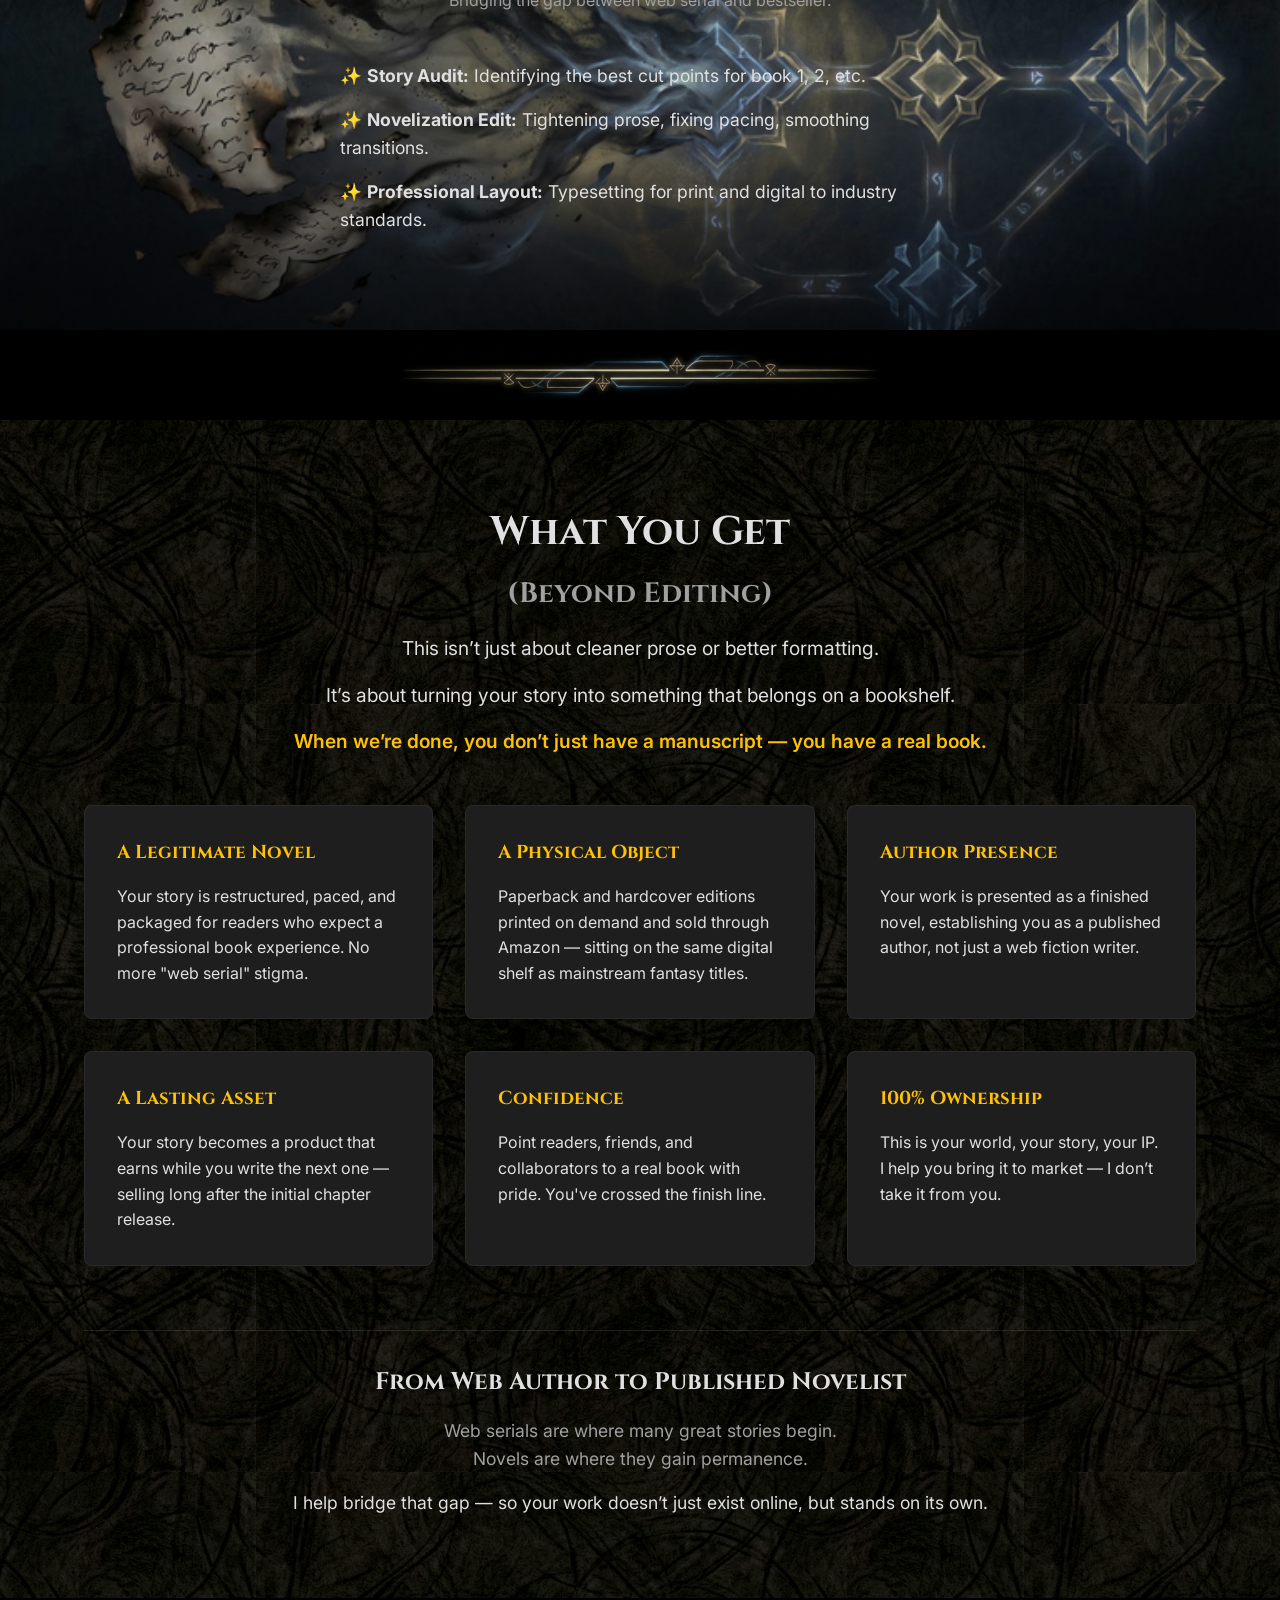
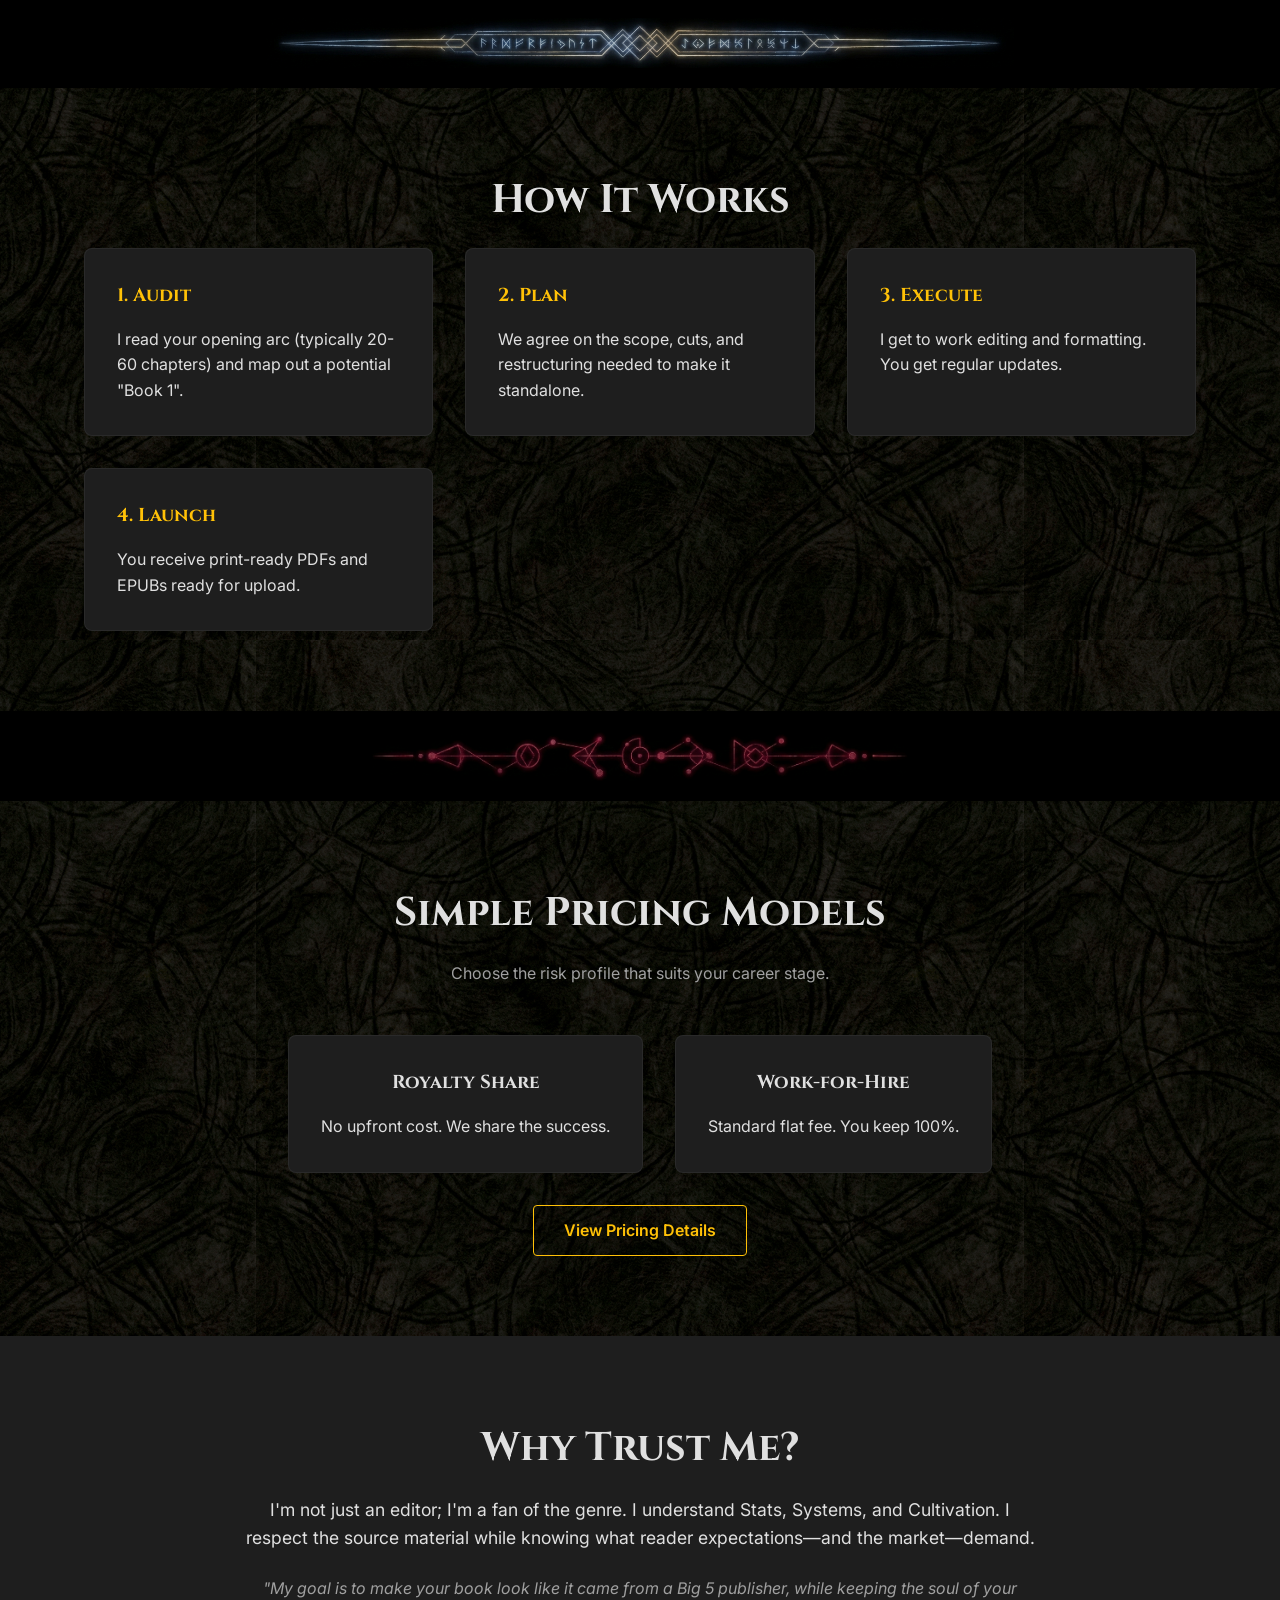
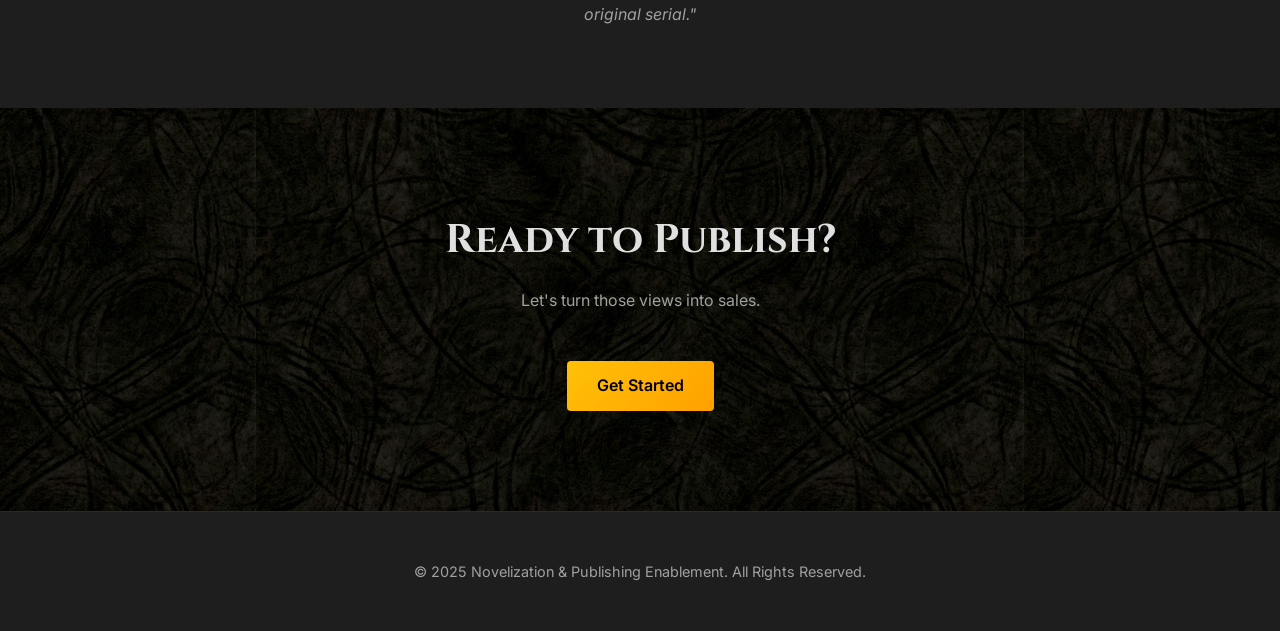
==== commit 7c9232cd: "background update" ====
--- a/index.html
+++ b/index.html
@@ -64,7 +64,7 @@
     </div>
 
     <!-- Problem -->
-    <section class="problem" style="background-color: var(--bg-card);">
+    <section class="problem">
         <div class="container">
             <h2 class="section-title">The "Web Serial" Problem</h2>
             <p class="section-subtitle">Great stories, but can they be sold as books?</p>
@@ -89,7 +89,7 @@
     </section>
 
     <!-- What I Do -->
-    <section class="what-i-do bg-accent-1">
+    <section class="what-i-do bg-accent">
         <div class="container">
             <h2 class="section-title">What I Do</h2>
             <p class="section-subtitle">Bridging the gap between web serial and bestseller.</p>
@@ -112,7 +112,7 @@
     </div>
 
     <!-- What You Get (Beyond Editing) -->
-    <section class="beyond-editing" style="background-color: var(--bg-card);">
+    <section class="beyond-editing">
         <div class="container">
             <h2 class="section-title">What You Get <span
                     style="font-size: 0.7em; color: var(--text-muted); display: block; margin-top: 0.5rem;">(Beyond
@@ -179,7 +179,7 @@
     </div>
 
     <!-- How It Works -->
-    <section id="process" style="background-color: var(--bg-card);">
+    <section id="process">
         <div class="container">
             <h2 class="section-title">How It Works</h2>
             <div class="card-grid">
--- a/assets/css/styles.css
+++ b/assets/css/styles.css
@@ -1,6 +1,6 @@
 :root {
   /* Colors */
-  --bg-dark: #121212;
+  --bg-dark: #000000;
   --bg-card: #1E1E1E;
   --text-main: #E0E0E0;
   --text-muted: #A0A0A0;
@@ -32,12 +32,23 @@
 
   /* Cinematic Background: Dark stone feel with magical glows */
   background-image:
-    linear-gradient(to bottom, rgba(18, 18, 18, 0.4), rgba(18, 18, 18, 0.8)),
-    /* Lowered opacity further for punch */
-    url('../images/hero-banner1.png');
+    url('../images/hero-banner4.webp');
   background-size: cover;
   background-position: center;
   background-repeat: no-repeat;
+}
+
+.hero h1,
+.hero p,
+.hero .btn {
+  text-shadow: 0 2px 10px rgba(0, 0, 0, 0.8);
+  position: relative;
+  z-index: 2;
+}
+
+.hero {
+  padding-bottom: 50px;
+  /* Ensure space at bottom on mobile */
 }
 
 .hero::before {
@@ -48,7 +59,6 @@
   left: 0;
   right: 0;
   bottom: 0;
-  background: radial-gradient(circle at 50% 50%, transparent 0%, var(--bg-dark) 90%);
   pointer-events: none;
 }
 
@@ -74,10 +84,9 @@
 }
 
 /* Accent Backgrounds */
-.bg-accent-1 {
+.bg-accent {
   background:
-    linear-gradient(to bottom, rgba(30, 30, 30, 0.9), rgba(30, 30, 30, 0.9)),
-    url('../images/portfolio-accent1.png');
+    url('../images/portfolio-accent4.webp');
   background-size: cover;
   background-position: center;
 }
@@ -91,7 +100,7 @@
 
 body {
   background-color: var(--bg-dark);
-  background-image: url('../images/background.png');
+  background-image: url('../images/background.webp');
   background-repeat: repeat;
   background-position: top center;
   color: var(--text-main);
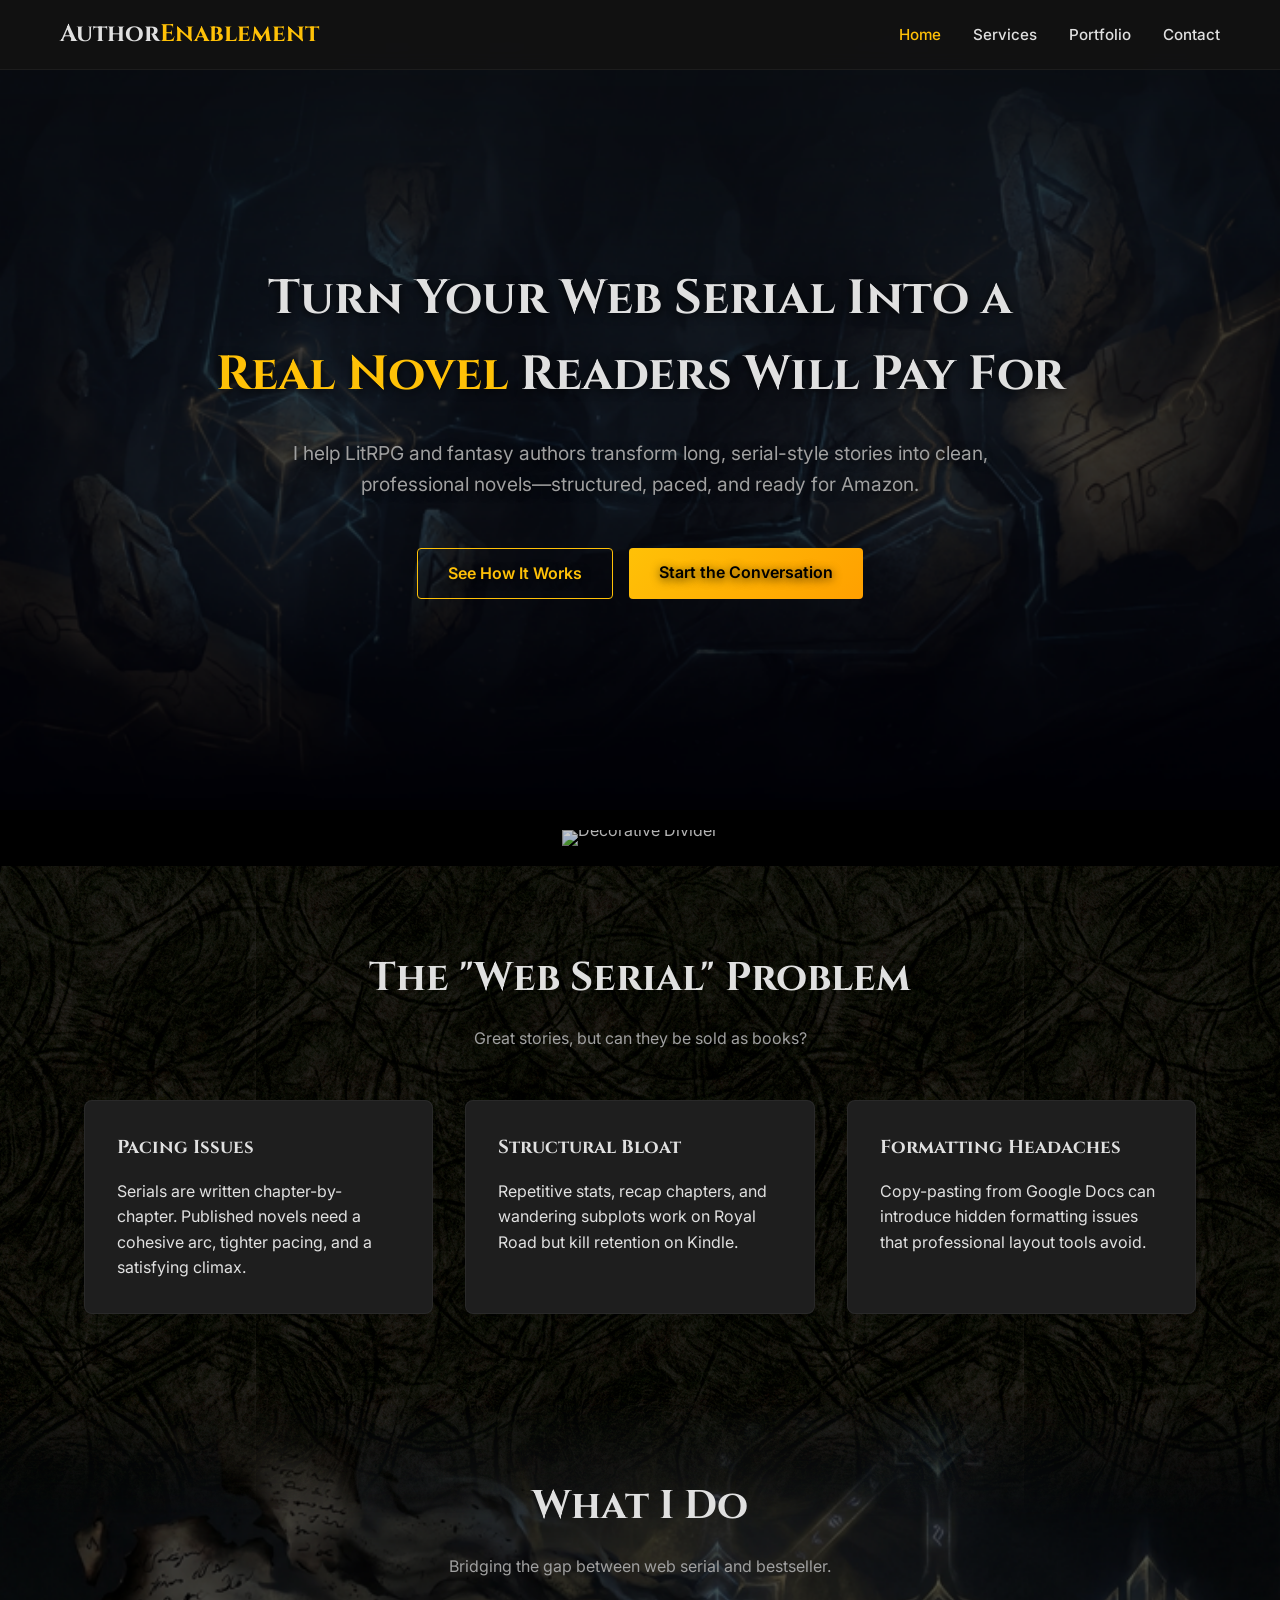
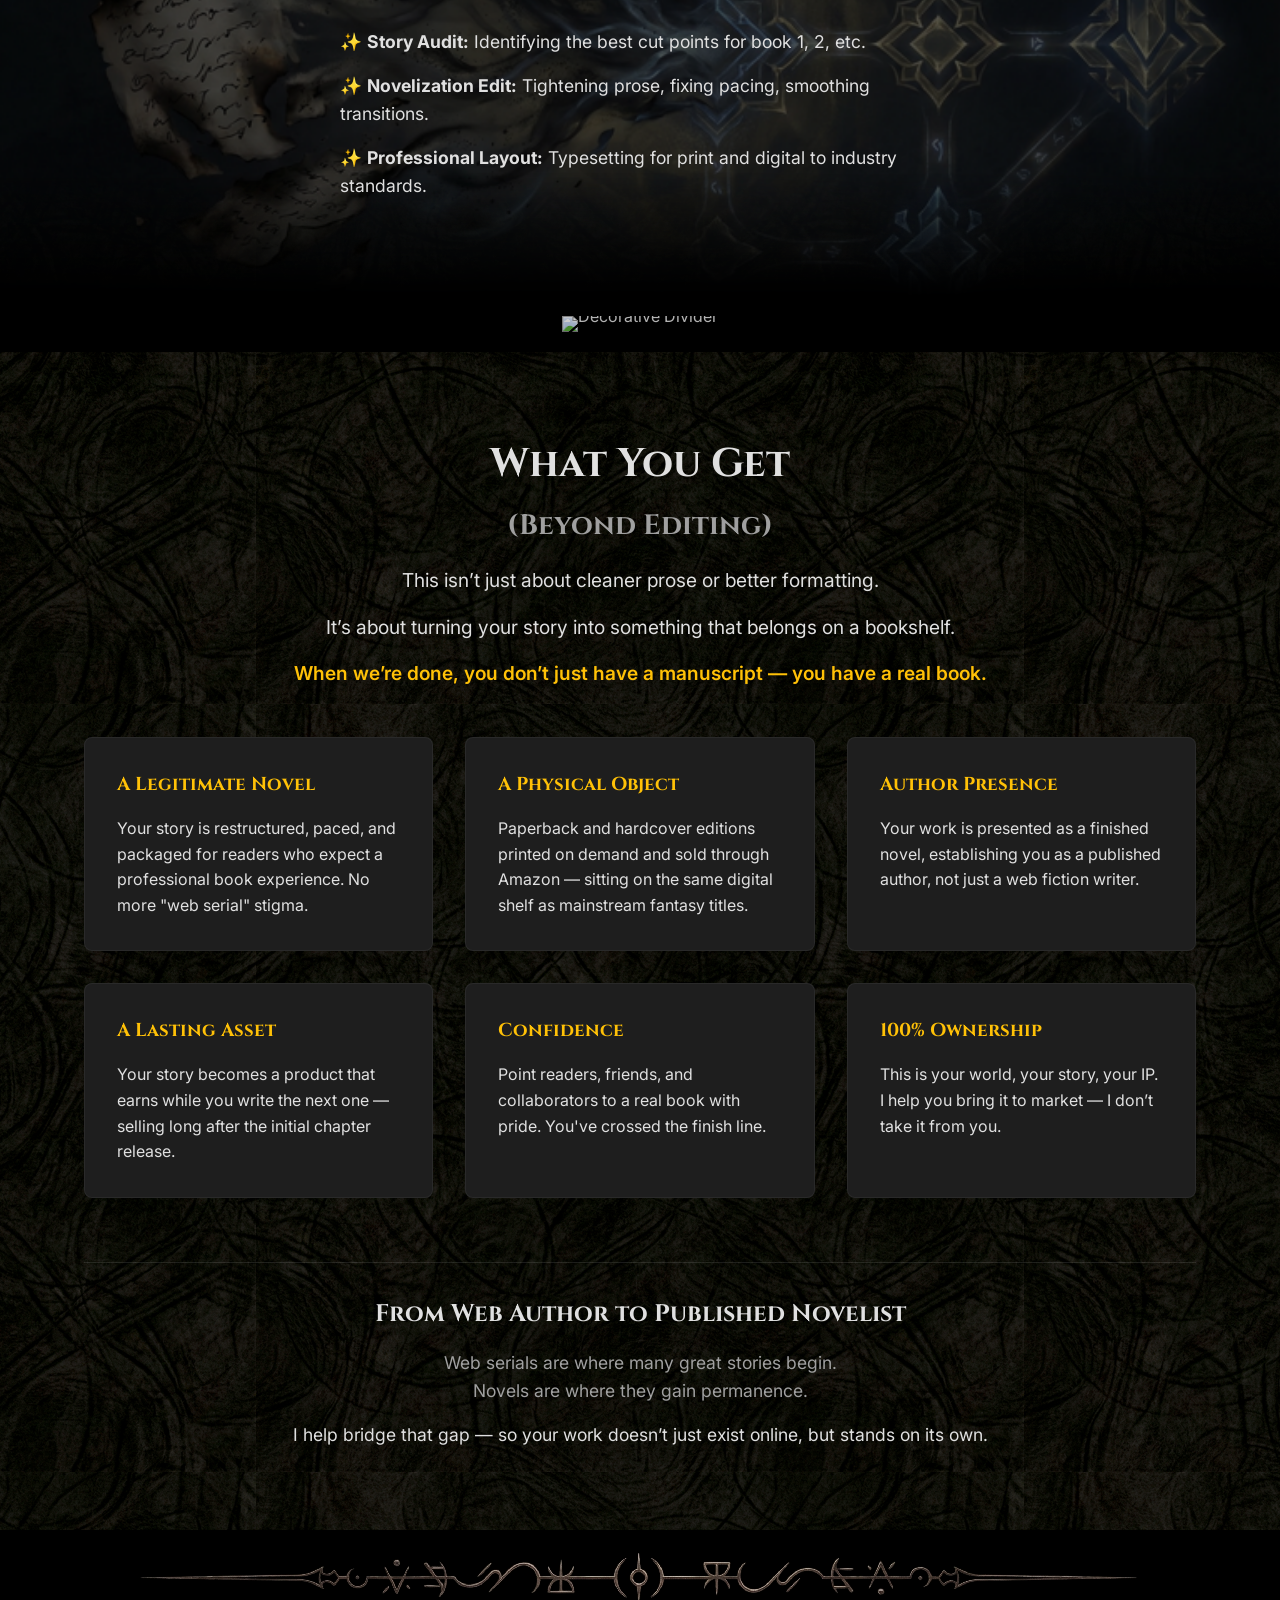
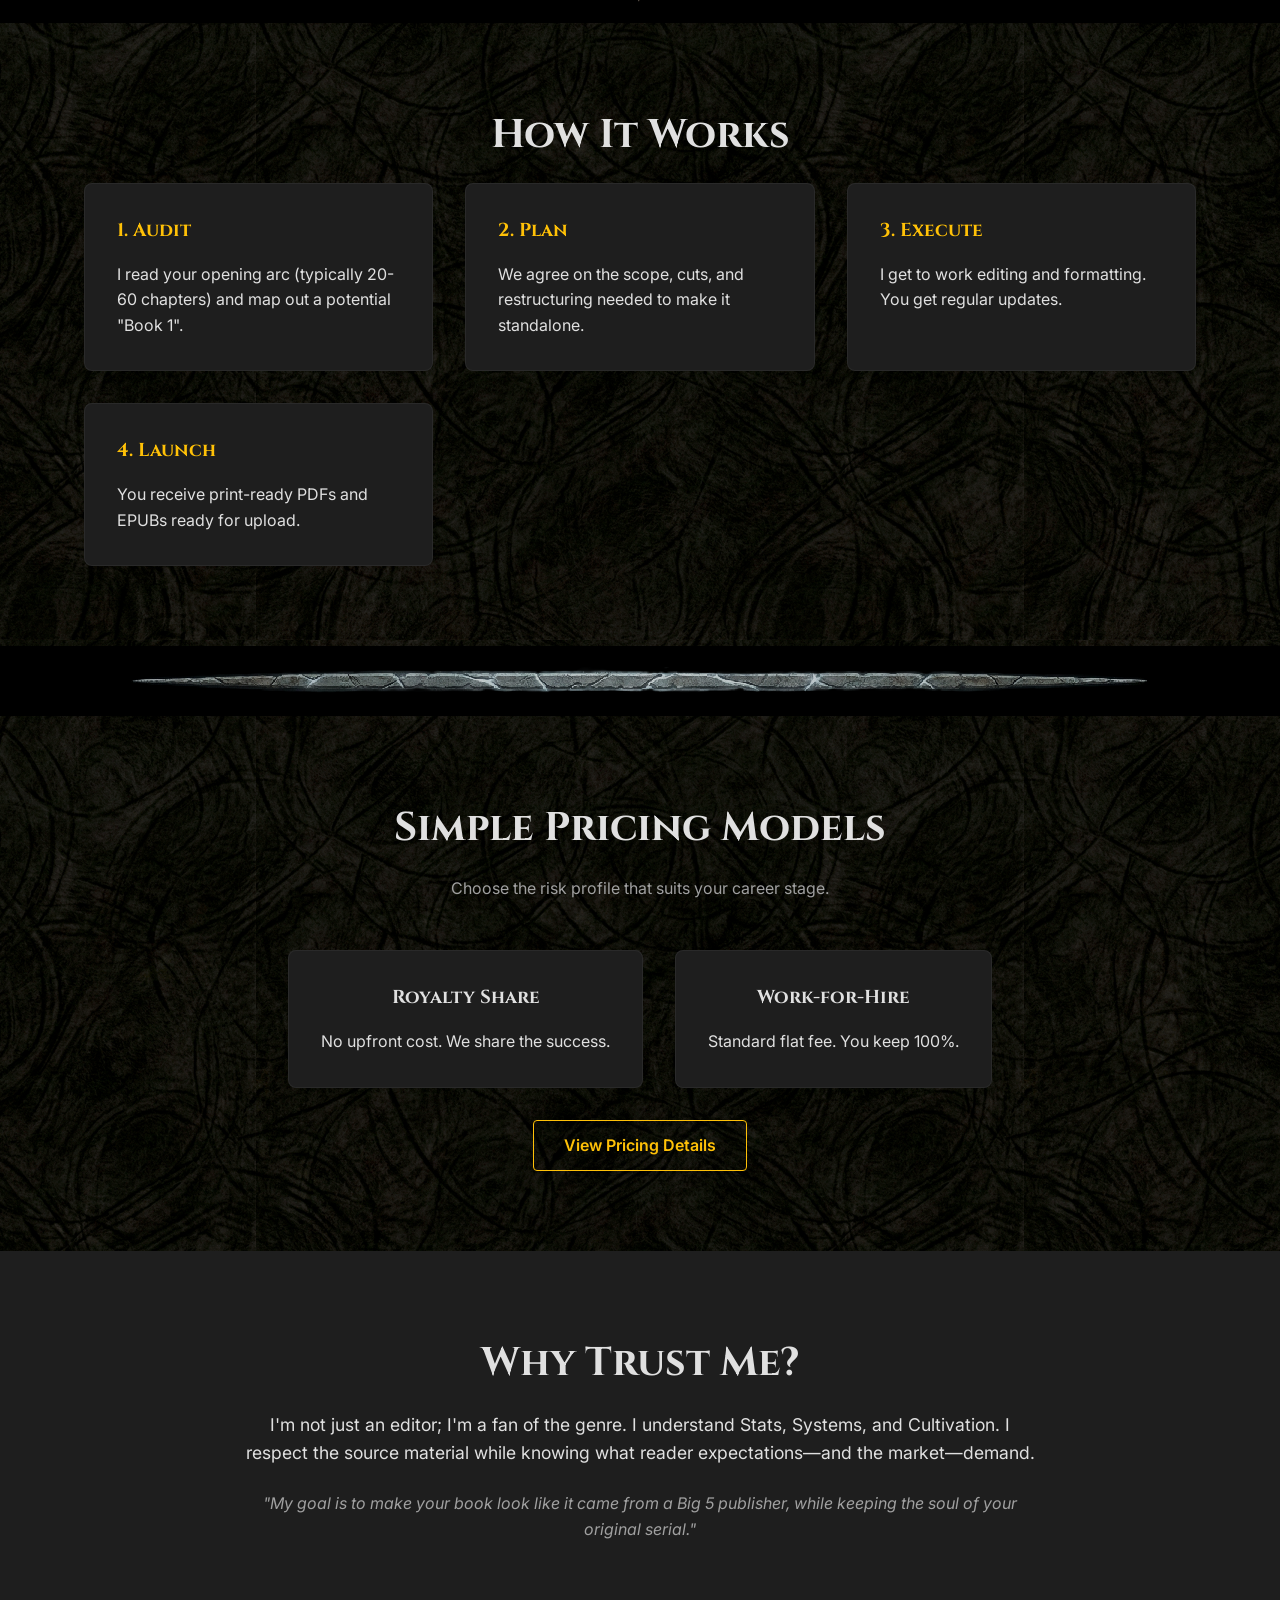
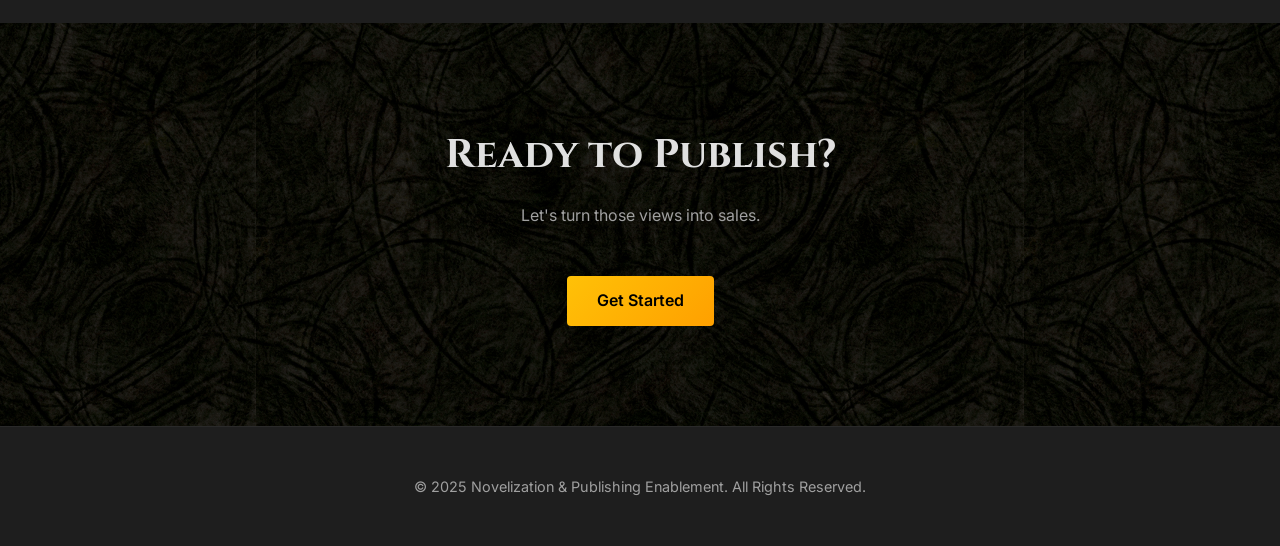
==== commit bd09eec3: "fix fade" ====
--- a/index.html
+++ b/index.html
@@ -60,7 +60,7 @@
 
     <!-- Divider -->
     <div class="section-divider">
-        <img src="assets/images/section-divider-1.png" alt="Decorative Divider">
+        <img src="assets/images/section-divider-2.webp" alt="Decorative Divider">
     </div>
 
     <!-- Problem -->
@@ -108,7 +108,7 @@
 
     <!-- Divider -->
     <div class="section-divider">
-        <img src="assets/images/section-divider-6.png" alt="Decorative Divider">
+        <img src="assets/images/section-divider-3.webp" alt="Decorative Divider">
     </div>
 
     <!-- What You Get (Beyond Editing) -->
@@ -175,7 +175,7 @@
 
     <!-- Divider -->
     <div class="section-divider">
-        <img src="assets/images/section-divider-1.png" alt="Decorative Divider">
+        <img src="assets/images/section-divider-4.webp" alt="Decorative Divider">
     </div>
 
     <!-- How It Works -->
@@ -205,7 +205,7 @@
 
     <!-- Divider -->
     <div class="section-divider">
-        <img src="assets/images/section-divider-11.png" alt="Decorative Divider">
+        <img src="assets/images/section-divider-6.webp" alt="Decorative Divider">
     </div>
 
     <!-- Pricing Models Intro -->
--- a/assets/css/styles.css
+++ b/assets/css/styles.css
@@ -79,16 +79,39 @@
   height: auto;
   display: inline-block;
   opacity: 0.8;
-  max-height: 50px;
   /* Keep them elegant, not overwhelming */
 }
 
 /* Accent Backgrounds */
 .bg-accent {
-  background:
-    url('../images/portfolio-accent4.webp');
+  position: relative;
+  z-index: 0;
+}
+
+.bg-accent::before {
+  content: '';
+  position: absolute;
+  top: 0;
+  left: 0;
+  right: 0;
+  bottom: 0;
+  background: url('../images/portfolio-accent4.webp');
   background-size: cover;
   background-position: center;
+  z-index: -1;
+  -webkit-mask-image: linear-gradient(to bottom, transparent, black 25%, black 75%, transparent);
+  mask-image: linear-gradient(to bottom, transparent, black 25%, black 75%, transparent);
+}
+
+.bg-accent::after {
+  content: '';
+  position: absolute;
+  top: 0;
+  left: 0;
+  right: 0;
+  bottom: 0;
+  background: linear-gradient(to bottom, transparent 50%, #000000);
+  z-index: -2;
 }
 
 /* Reset & Base */
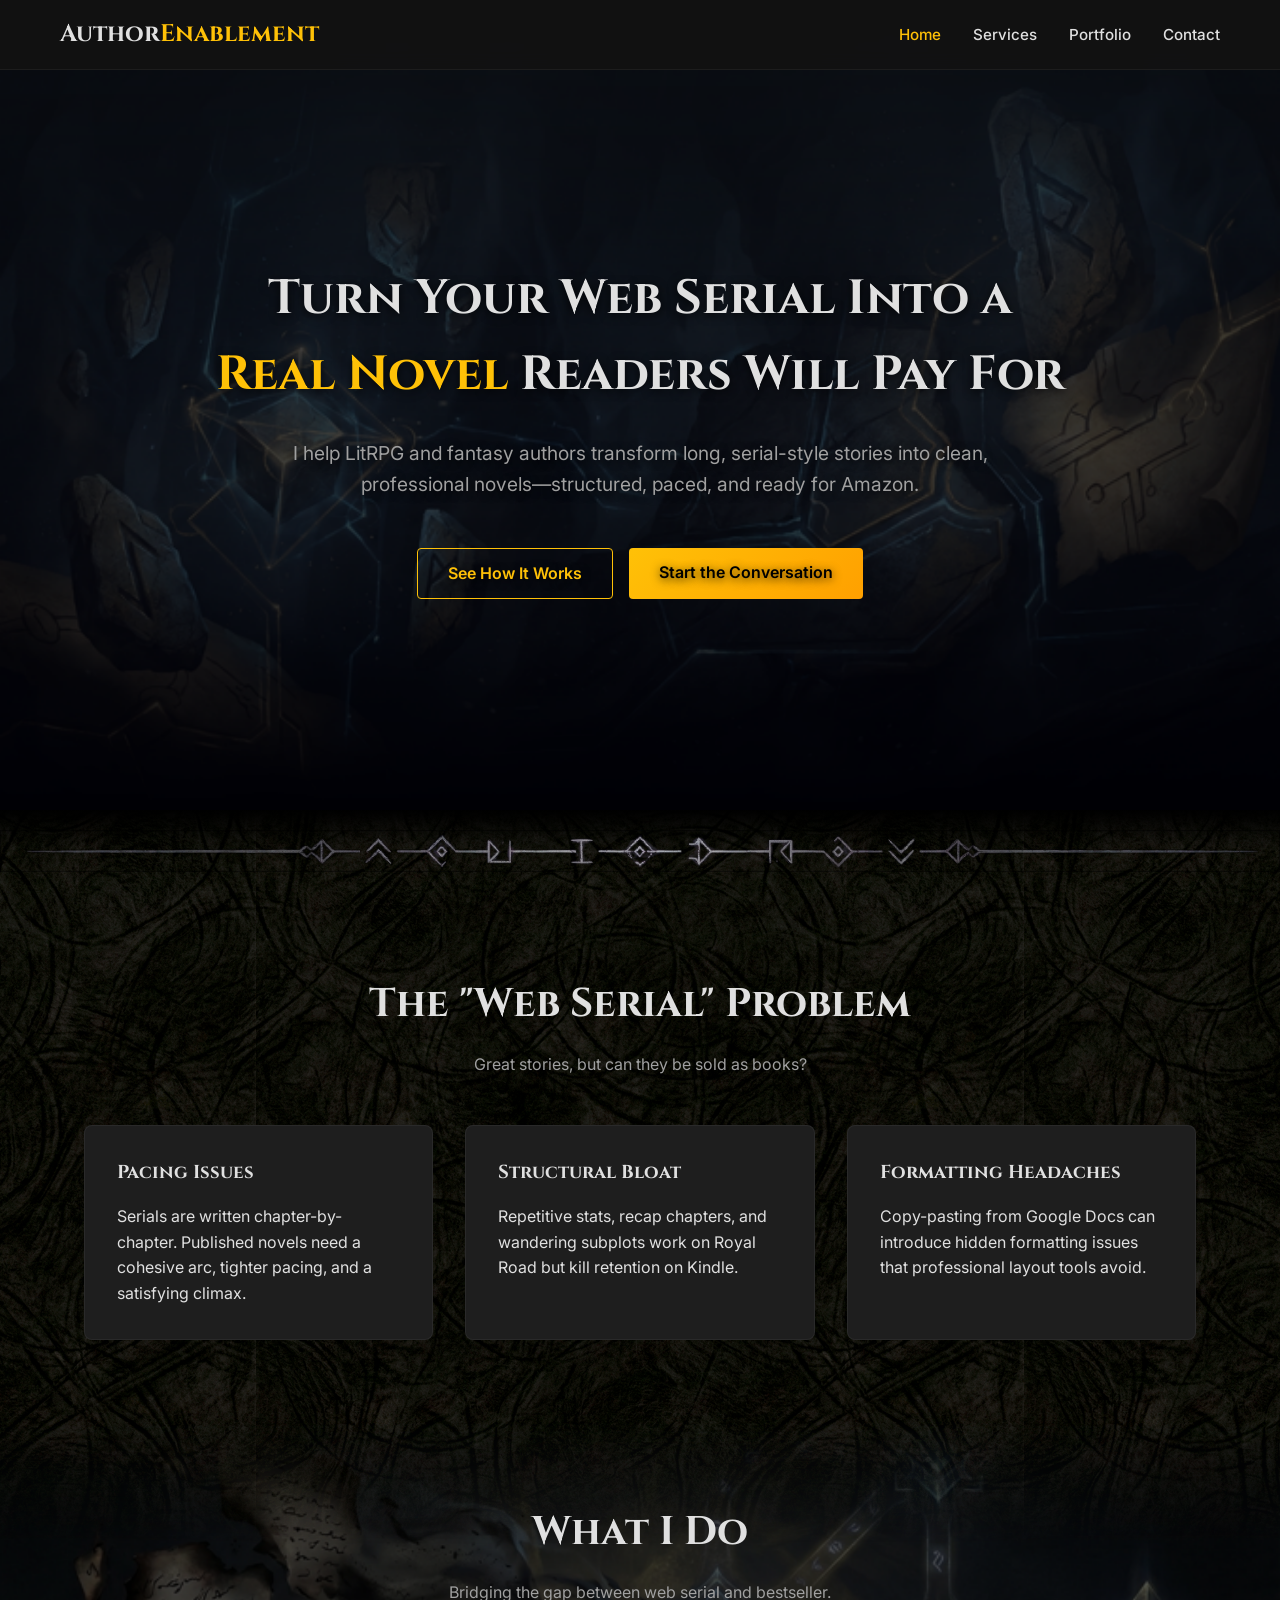
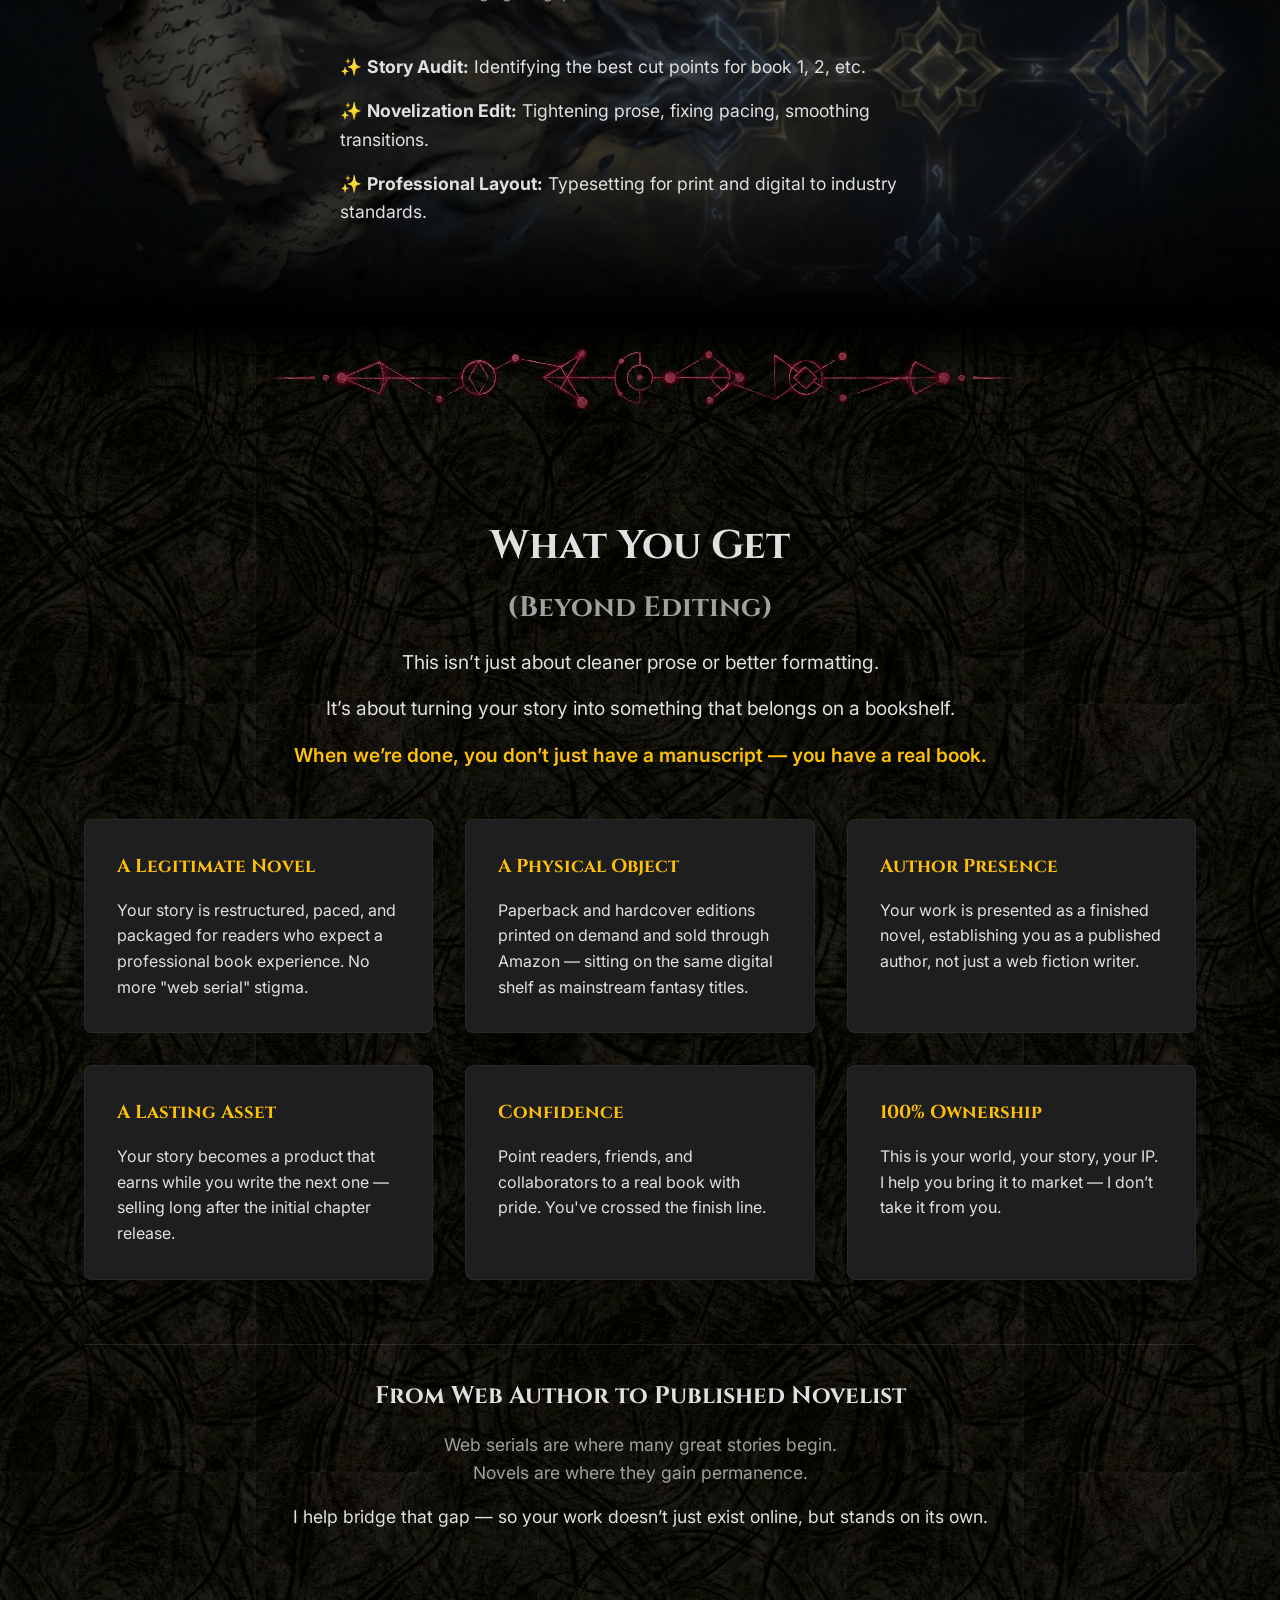
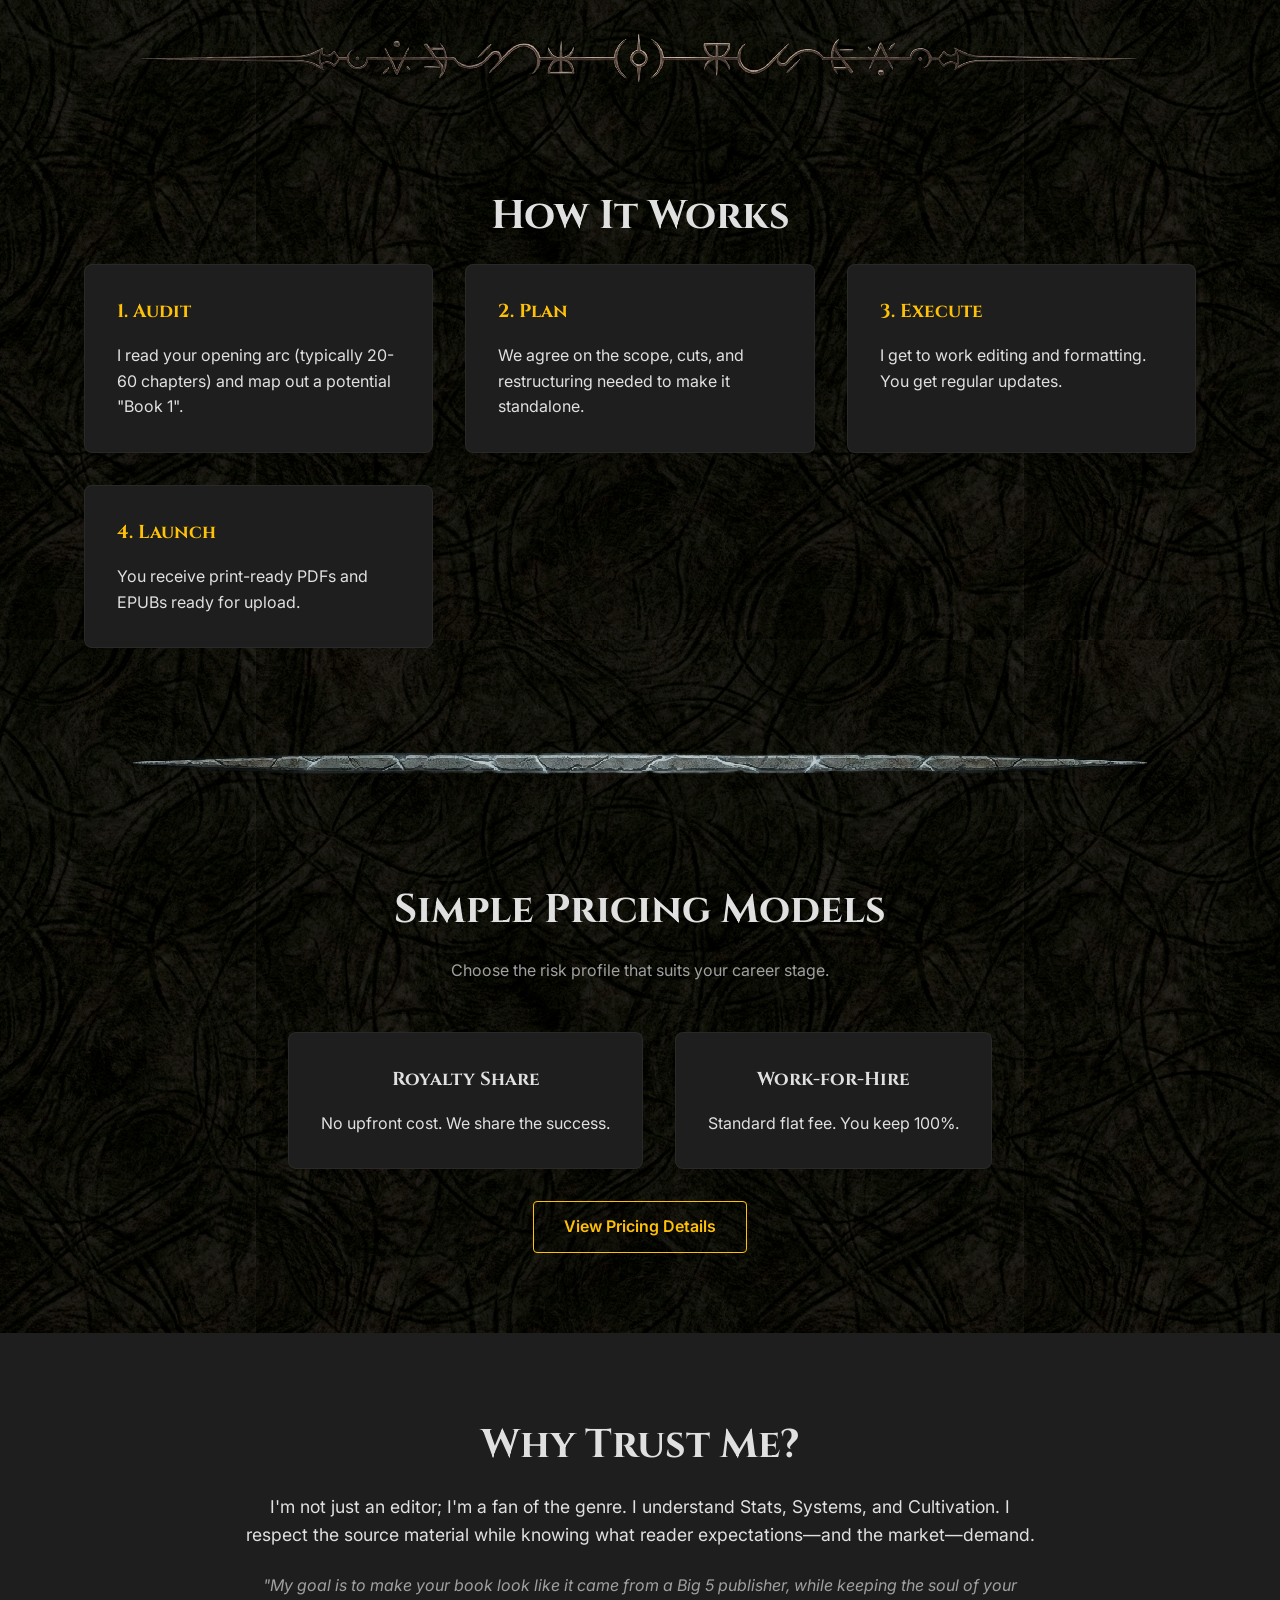
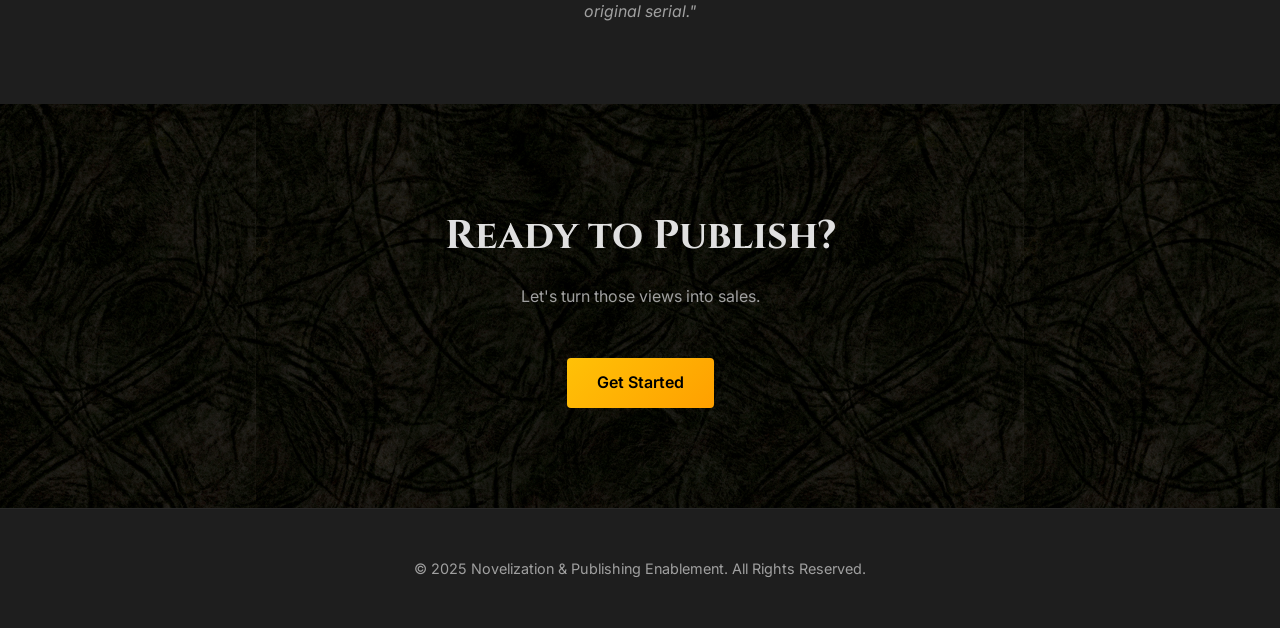
==== commit aed0b5f0: "fix styles" ====
--- a/index.html
+++ b/index.html
@@ -59,7 +59,7 @@
     </section>
 
     <!-- Divider -->
-    <div class="section-divider">
+    <div class="section-divider fade-in">
         <img src="assets/images/section-divider-2.webp" alt="Decorative Divider">
     </div>
 
@@ -107,7 +107,7 @@
     </section>
 
     <!-- Divider -->
-    <div class="section-divider">
+    <div class="section-divider fade-in">
         <img src="assets/images/section-divider-3.webp" alt="Decorative Divider">
     </div>
 
--- a/assets/css/styles.css
+++ b/assets/css/styles.css
@@ -67,9 +67,6 @@
   width: 100%;
   overflow: hidden;
   line-height: 0;
-  background-color: #000000;
-  /* Solid black for seamless look */
-  /* Ensure it blends */
   text-align: center;
   padding: 20px 0;
 }
@@ -80,6 +77,18 @@
   display: inline-block;
   opacity: 0.8;
   /* Keep them elegant, not overwhelming */
+}
+
+.fade-in {
+  background: linear-gradient(to bottom, black, transparent 50%);
+}
+
+.fade-out {
+  background: linear-gradient(to bottom, transparent 50%, black);
+}
+
+.fade-in.active {
+  opacity: 1;
 }
 
 /* Accent Backgrounds */
